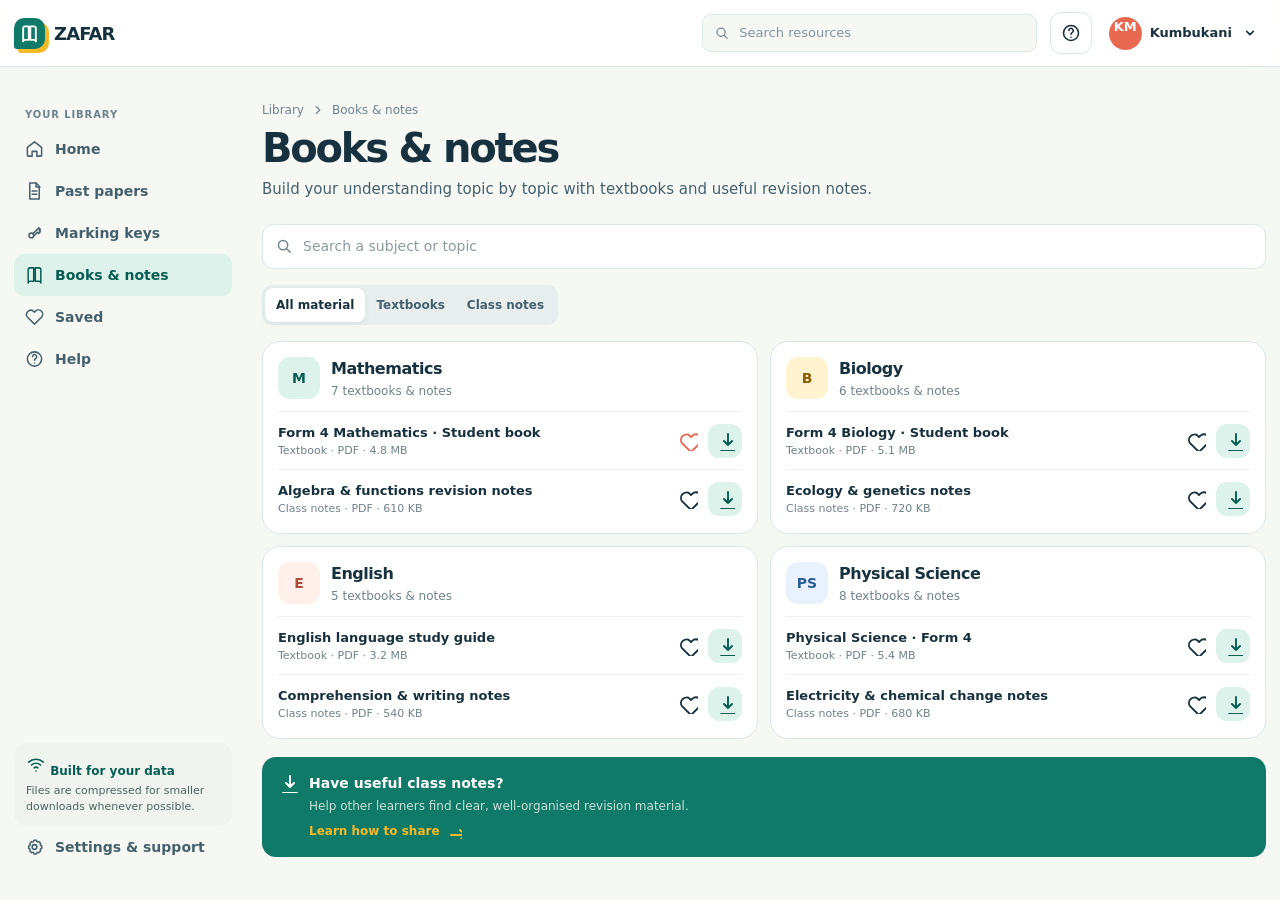
==== books-notes.html @ 362e033e "Build ZAFAR study resource library frontend Co-authored-by: arena-agent <297053741+arena-agent@users" ====
<!doctype html>
<html lang="en">
<head><meta charset="utf-8"><meta name="viewport" content="width=device-width, initial-scale=1"><meta name="theme-color" content="#0e7a67"><meta name="description" content="Browse textbooks and topic notes on ZAFAR."><title>Books & notes — ZAFAR</title><link rel="stylesheet" href="assets/styles.css"></head>
<body class="app-body" data-page="books-notes">
<div data-app-shell></div>
<div data-page-content>
  <div class="network-banner" data-network-banner></div>
  <div class="page-header"><div><div class="breadcrumb"><span>Library</span><svg viewBox="0 0 24 24" aria-hidden="true"><path d="m9 18 6-6-6-6"/></svg><span>Books & notes</span></div><h1 class="page-heading">Books & notes</h1><p class="page-subtitle">Build your understanding topic by topic with textbooks and useful revision notes.</p></div></div>
  <label class="library-search"><span class="screen-reader-text">Search books and notes</span><svg viewBox="0 0 24 24" aria-hidden="true"><circle cx="10.8" cy="10.8" r="6.2"/><path d="m16 16 4.2 4.2"/></svg><input type="search" data-resource-search placeholder="Search a subject or topic"></label>
  <div class="collection-switch" aria-label="Choose a material type"><button type="button" class="active" data-collection-tab="all">All material</button><button type="button" data-collection-tab="textbook">Textbooks</button><button type="button" data-collection-tab="notes">Class notes</button></div>
  <section class="subject-collections">
    <article class="subject-collection" data-resource="Mathematics Form 4 textbook Algebra revision notes"><div class="subject-collection-head"><span class="subject-badge">M</span><div><h3>Mathematics</h3><p>7 textbooks & notes</p></div></div><div class="book-row" data-material="textbook"><div><b>Form 4 Mathematics · Student book</b><span>Textbook · PDF · 4.8 MB</span></div><div class="library-actions"><button class="icon-button save-button saved" aria-label="Remove mathematics textbook from saved" aria-pressed="true"><svg viewBox="0 0 24" aria-hidden="true"><path d="M20.8 4.8a5.4 5.4 0 0 0-7.6 0L12 6l-1.2-1.2a5.4 5.4 0 0 0-7.6 7.6L12 21l8.8-8.6a5.4 5.4 0 0 0 0-7.6z"/></svg></button><button class="icon-button download-button" aria-label="Download Form 4 Mathematics student book"><svg viewBox="0 0 24" aria-hidden="true"><path d="M12 3v11M8 10l4 4 4-4M5 20h14"/></svg></button></div></div><div class="book-row" data-material="notes"><div><b>Algebra & functions revision notes</b><span>Class notes · PDF · 610 KB</span></div><div class="library-actions"><button class="icon-button save-button" aria-label="Save Algebra notes" aria-pressed="false"><svg viewBox="0 0 24" aria-hidden="true"><path d="M20.8 4.8a5.4 5.4 0 0 0-7.6 0L12 6l-1.2-1.2a5.4 5.4 0 0 0-7.6 7.6L12 21l8.8-8.6a5.4 5.4 0 0 0 0-7.6z"/></svg></button><button class="icon-button download-button" aria-label="Download Algebra notes"><svg viewBox="0 0 24" aria-hidden="true"><path d="M12 3v11M8 10l4 4 4-4M5 20h14"/></svg></button></div></div></article>
    <article class="subject-collection" data-resource="Biology Form 4 textbook Ecology and genetics notes"><div class="subject-collection-head"><span class="subject-badge">B</span><div><h3>Biology</h3><p>6 textbooks & notes</p></div></div><div class="book-row" data-material="textbook"><div><b>Form 4 Biology · Student book</b><span>Textbook · PDF · 5.1 MB</span></div><div class="library-actions"><button class="icon-button save-button" aria-label="Save Biology textbook" aria-pressed="false"><svg viewBox="0 0 24" aria-hidden="true"><path d="M20.8 4.8a5.4 5.4 0 0 0-7.6 0L12 6l-1.2-1.2a5.4 5.4 0 0 0-7.6 7.6L12 21l8.8-8.6a5.4 5.4 0 0 0 0-7.6z"/></svg></button><button class="icon-button download-button" aria-label="Download Biology student book"><svg viewBox="0 0 24" aria-hidden="true"><path d="M12 3v11M8 10l4 4 4-4M5 20h14"/></svg></button></div></div><div class="book-row" data-material="notes"><div><b>Ecology & genetics notes</b><span>Class notes · PDF · 720 KB</span></div><div class="library-actions"><button class="icon-button save-button" aria-label="Save Ecology notes" aria-pressed="false"><svg viewBox="0 0 24" aria-hidden="true"><path d="M20.8 4.8a5.4 5.4 0 0 0-7.6 0L12 6l-1.2-1.2a5.4 5.4 0 0 0-7.6 7.6L12 21l8.8-8.6a5.4 5.4 0 0 0 0-7.6z"/></svg></button><button class="icon-button download-button" aria-label="Download Ecology notes"><svg viewBox="0 0 24" aria-hidden="true"><path d="M12 3v11M8 10l4 4 4-4M5 20h14"/></svg></button></div></div></article>
    <article class="subject-collection" data-resource="English language guide Comprehension writing notes"><div class="subject-collection-head"><span class="subject-badge">E</span><div><h3>English</h3><p>5 textbooks & notes</p></div></div><div class="book-row" data-material="textbook"><div><b>English language study guide</b><span>Textbook · PDF · 3.2 MB</span></div><div class="library-actions"><button class="icon-button save-button" aria-label="Save English guide" aria-pressed="false"><svg viewBox="0 0 24" aria-hidden="true"><path d="M20.8 4.8a5.4 5.4 0 0 0-7.6 0L12 6l-1.2-1.2a5.4 5.4 0 0 0-7.6 7.6L12 21l8.8-8.6a5.4 5.4 0 0 0 0-7.6z"/></svg></button><button class="icon-button download-button" aria-label="Download English guide"><svg viewBox="0 0 24" aria-hidden="true"><path d="M12 3v11M8 10l4 4 4-4M5 20h14"/></svg></button></div></div><div class="book-row" data-material="notes"><div><b>Comprehension & writing notes</b><span>Class notes · PDF · 540 KB</span></div><div class="library-actions"><button class="icon-button save-button" aria-label="Save writing notes" aria-pressed="false"><svg viewBox="0 0 24" aria-hidden="true"><path d="M20.8 4.8a5.4 5.4 0 0 0-7.6 0L12 6l-1.2-1.2a5.4 5.4 0 0 0-7.6 7.6L12 21l8.8-8.6a5.4 5.4 0 0 0 0-7.6z"/></svg></button><button class="icon-button download-button" aria-label="Download writing notes"><svg viewBox="0 0 24" aria-hidden="true"><path d="M12 3v11M8 10l4 4 4-4M5 20h14"/></svg></button></div></div></article>
    <article class="subject-collection" data-resource="Physical Science Form 4 textbook Electricity chemistry notes"><div class="subject-collection-head"><span class="subject-badge">PS</span><div><h3>Physical Science</h3><p>8 textbooks & notes</p></div></div><div class="book-row" data-material="textbook"><div><b>Physical Science · Form 4</b><span>Textbook · PDF · 5.4 MB</span></div><div class="library-actions"><button class="icon-button save-button" aria-label="Save Physical Science textbook" aria-pressed="false"><svg viewBox="0 0 24" aria-hidden="true"><path d="M20.8 4.8a5.4 5.4 0 0 0-7.6 0L12 6l-1.2-1.2a5.4 5.4 0 0 0-7.6 7.6L12 21l8.8-8.6a5.4 5.4 0 0 0 0-7.6z"/></svg></button><button class="icon-button download-button" aria-label="Download Physical Science textbook"><svg viewBox="0 0 24" aria-hidden="true"><path d="M12 3v11M8 10l4 4 4-4M5 20h14"/></svg></button></div></div><div class="book-row" data-material="notes"><div><b>Electricity & chemical change notes</b><span>Class notes · PDF · 680 KB</span></div><div class="library-actions"><button class="icon-button save-button" aria-label="Save Electricity notes" aria-pressed="false"><svg viewBox="0 0 24" aria-hidden="true"><path d="M20.8 4.8a5.4 5.4 0 0 0-7.6 0L12 6l-1.2-1.2a5.4 5.4 0 0 0-7.6 7.6L12 21l8.8-8.6a5.4 5.4 0 0 0 0-7.6 5.4 5.4 0 0 0 0-7.6z"/></svg></button><button class="icon-button download-button" aria-label="Download Electricity notes"><svg viewBox="0 0 24" aria-hidden="true"><path d="M12 3v11M8 10l4 4 4-4M5 20h14"/></svg></button></div></div></article>
  </section>
  <div class="empty-results hidden" data-empty-results><svg viewBox="0 0 24" aria-hidden="true"><circle cx="10.8" cy="10.8" r="6.2"/><path d="m16 16 4.2 4.2"/></svg><b>No notes or books match that search</b><p>Try a subject or topic name.</p></div>
  <aside class="contribute-panel"><svg viewBox="0 0 24" aria-hidden="true"><path d="M12 3v11M8 10l4 4 4-4M5 20h14"/></svg><div><h3>Have useful class notes?</h3><p>Help other learners find clear, well-organised revision material.</p><a class="text-link" href="help.html">Learn how to share <svg viewBox="0 0 24" aria-hidden="true"><path d="M5 12h13M14 7l5 5-5 5"/></svg></a></div></aside>
</div>
<script src="assets/app.js"></script>
</body></html>
---- assets/styles.css ----
/* ZAFAR — intentionally light, mobile-first interface */
:root {
  --ink: #17313f;
  --ink-soft: #45606d;
  --muted: #6e828c;
  --line: #dce7e7;
  --paper: #ffffff;
  --canvas: #f6f8f4;
  --wash: #eef6f3;
  --green: #0e7a67;
  --green-dark: #075d51;
  --green-pale: #ddf2eb;
  --sun: #f6b927;
  --sun-pale: #fff4cf;
  --coral: #e96850;
  --coral-pale: #fff0eb;
  --blue: #3977bc;
  --blue-pale: #e9f1fc;
  --shadow: 0 12px 36px rgba(26, 61, 73, .10);
  --shadow-sm: 0 3px 14px rgba(26, 61, 73, .08);
  --radius: 18px;
  --radius-sm: 12px;
  --font: Inter, ui-sans-serif, system-ui, -apple-system, BlinkMacSystemFont, "Segoe UI", sans-serif;
}

* { box-sizing: border-box; }
html { scroll-behavior: smooth; }
body { margin: 0; background: var(--canvas); color: var(--ink); font-family: var(--font); font-size: 15px; line-height: 1.5; }
button, input, select, textarea { font: inherit; }
button, a { -webkit-tap-highlight-color: transparent; }
a { color: inherit; text-decoration: none; }
button { border: 0; cursor: pointer; }
svg { width: 20px; height: 20px; fill: none; stroke: currentColor; stroke-linecap: round; stroke-linejoin: round; stroke-width: 1.9; }
img { max-width: 100%; }

/* Shared primitives */
.screen-reader-text { position: absolute; width: 1px; height: 1px; padding: 0; margin: -1px; overflow: hidden; clip: rect(0,0,0,0); white-space: nowrap; border: 0; }
.container { width: min(1160px, calc(100% - 32px)); margin: 0 auto; }
.eyebrow { display: inline-flex; align-items: center; gap: 7px; font-size: 12px; font-weight: 800; letter-spacing: .08em; text-transform: uppercase; color: var(--green-dark); }
.eyebrow::before { content: ""; width: 8px; height: 8px; border-radius: 50%; background: var(--sun); }
.section-title { font-size: clamp(25px, 3.1vw, 36px); line-height: 1.14; letter-spacing: -.045em; margin: 10px 0 10px; }
.section-copy { max-width: 600px; margin: 0; color: var(--ink-soft); }
.btn { min-height: 46px; padding: 11px 17px; border-radius: 11px; display: inline-flex; align-items: center; justify-content: center; gap: 8px; font-weight: 760; transition: transform .18s ease, background .18s ease, box-shadow .18s ease; }
.btn:hover { transform: translateY(-1px); }
.btn:focus-visible, .icon-button:focus-visible, .nav-link:focus-visible, .chip:focus-visible, .text-link:focus-visible, summary:focus-visible { outline: 3px solid rgba(246,185,39,.75); outline-offset: 3px; }
.btn-primary { color: #fff; background: var(--green); box-shadow: 0 8px 16px rgba(14,122,103,.20); }
.btn-primary:hover { background: var(--green-dark); box-shadow: 0 11px 20px rgba(14,122,103,.22); }
.btn-secondary { color: var(--green-dark); background: var(--green-pale); }
.btn-secondary:hover { background: #d1eae2; }
.btn-plain { color: var(--ink); background: var(--paper); border: 1px solid var(--line); }
.btn-plain:hover { background: var(--canvas); }
.btn-small { min-height: 38px; padding: 8px 12px; border-radius: 9px; font-size: 13px; }
.icon-button { min-width: 42px; height: 42px; display: inline-grid; place-items: center; color: var(--ink); background: var(--paper); border: 1px solid var(--line); border-radius: 11px; transition: .18s ease; }
.icon-button:hover { background: var(--wash); color: var(--green-dark); }
.text-link { display: inline-flex; align-items: center; gap: 6px; color: var(--green-dark); font-weight: 750; }
.text-link svg { width: 16px; height: 16px; }
.tag, .file-chip, .mini-label { display: inline-flex; align-items: center; width: max-content; border-radius: 99px; font-size: 11px; font-weight: 800; letter-spacing: .02em; }
.tag { padding: 5px 9px; background: var(--sun-pale); color: #805708; }
.tag.green { color: var(--green-dark); background: var(--green-pale); }
.tag.blue { background: var(--blue-pale); color: #275b97; }
.file-chip { gap: 4px; padding: 4px 7px; color: var(--muted); background: #f0f4f4; }
.file-chip svg { width: 12px; height: 12px; }
.mini-label { padding: 4px 7px; background: var(--canvas); color: var(--muted); }
.hidden { display: none !important; }

/* Marketing / entry */
.marketing-body { background: var(--canvas); overflow-x: hidden; }
.marketing-nav { height: 72px; display: flex; align-items: center; justify-content: space-between; }
.brand { display: inline-flex; align-items: center; gap: 9px; font-weight: 900; font-size: 19px; letter-spacing: -.05em; }
.brand-mark { width: 31px; height: 31px; position: relative; display: grid; place-items: center; border-radius: 10px 10px 10px 3px; color: #fff; background: var(--green); box-shadow: 4px 4px 0 var(--sun); }
.brand-mark svg { width: 19px; height: 19px; stroke-width: 2.4; }
.nav-actions { display: flex; align-items: center; gap: 7px; }
.nav-actions .btn { min-height: 39px; padding: 8px 13px; }
.hero { padding: 52px 0 54px; position: relative; }
.hero::after { content: ""; position: absolute; pointer-events: none; z-index: -1; right: -210px; top: 80px; width: 480px; height: 480px; border: 44px solid rgba(246,185,39,.13); border-radius: 50%; }
.hero-grid { display: grid; gap: 35px; align-items: center; }
.hero-copy h1 { max-width: 700px; margin: 13px 0 15px; font-size: clamp(39px, 7vw, 70px); line-height: .99; letter-spacing: -.065em; }
.hero-copy h1 em { color: var(--green); font-style: normal; position: relative; white-space: nowrap; }
.hero-copy h1 em::after { content: ""; position: absolute; left: 0; bottom: -4px; width: 100%; height: 8px; z-index: -1; border-radius: 8px; background: var(--sun); opacity: .72; }
.hero-copy p { max-width: 570px; margin: 0; font-size: 17px; color: var(--ink-soft); }
.hero-actions { display: flex; flex-wrap: wrap; gap: 10px; margin-top: 25px; }
.trust-note { display: flex; align-items: center; gap: 9px; color: var(--muted); margin-top: 20px; font-size: 13px; }
.avatar-stack { display: flex; }
.avatar-stack span { width: 24px; height: 24px; margin-right: -7px; border: 2px solid var(--canvas); border-radius: 50%; background: var(--sun); }
.avatar-stack span:nth-child(2) { background: #68ae9e; }
.avatar-stack span:nth-child(3) { background: #e98270; }
.hero-art { display: none; position: relative; min-height: 445px; }
.phone { width: 273px; padding: 11px; position: absolute; right: 54px; top: 2px; border: 6px solid #1d3946; border-radius: 35px; background: #fff; box-shadow: 18px 20px 0 rgba(23,49,63,.12), 0 21px 46px rgba(14,75,65,.24); transform: rotate(4deg); }
.phone-notch { width: 88px; height: 16px; margin: -4px auto 10px; border-radius: 0 0 10px 10px; background: #1d3946; }
.phone-ui { padding: 2px 4px 7px; }
.phone-greeting { font-size: 9px; color: var(--muted); }
.phone-name { font-size: 15px; font-weight: 850; letter-spacing: -.04em; }
.phone-balance { padding: 12px; margin: 12px 0; border-radius: 13px; color: #fff; background: var(--green); }
.phone-balance span { display: block; font-size: 8px; opacity: .8; }
.phone-balance strong { display: block; margin-top: 3px; font-size: 16px; }
.phone-progress { height: 5px; margin-top: 9px; overflow: hidden; border-radius: 4px; background: rgba(255,255,255,.28); }
.phone-progress i { display: block; width: 35%; height: 100%; border-radius: 4px; background: var(--sun); }
.phone-card { display: flex; align-items: center; gap: 9px; padding: 9px 0; border-bottom: 1px solid var(--line); }
.phone-icon { width: 30px; height: 34px; display: grid; place-items: center; color: #d36553; background: var(--coral-pale); border-radius: 8px; }
.phone-icon svg { width: 16px; }
.phone-card p { margin: 0; font-size: 9px; font-weight: 750; line-height: 1.25; }
.phone-card small { font-size: 7px; color: var(--muted); }
.floating-card { position: absolute; padding: 13px 15px; border-radius: 13px; color: var(--ink); background: #fff; box-shadow: var(--shadow); }
.floating-card.one { left: 0; top: 74px; transform: rotate(-5deg); }
.floating-card.two { left: 36px; bottom: 33px; transform: rotate(4deg); }
.floating-card b { display: block; font-size: 12px; }
.floating-card span { display: block; color: var(--muted); font-size: 10px; }
.floating-card .round-icon { width: 30px; height: 30px; margin-bottom: 7px; display: grid; place-items: center; border-radius: 9px; color: var(--green-dark); background: var(--green-pale); }
.floating-card .round-icon.orange { color: #8d5d00; background: var(--sun-pale); }
.value-band { padding: 30px 0; background: var(--green); color: #fff; }
.value-grid { display: grid; grid-template-columns: 1fr 1fr; gap: 20px; }
.value-grid div { padding-left: 13px; border-left: 2px solid var(--sun); }
.value-grid b { display: block; font-size: 23px; line-height: 1.1; letter-spacing: -.04em; }
.value-grid span { display: block; margin-top: 4px; font-size: 12px; color: rgba(255,255,255,.72); }
.landing-section { padding: 66px 0; }
.landing-section.alt { background: #fff; }
.exam-cards { display: grid; gap: 15px; margin-top: 28px; }
.exam-card { min-height: 204px; padding: 22px; display: flex; flex-direction: column; position: relative; overflow: hidden; border-radius: var(--radius); background: var(--green-pale); }
.exam-card.yellow { background: var(--sun-pale); }
.exam-card.blue { background: var(--blue-pale); }
.exam-card > svg { width: 74px; height: 74px; position: absolute; bottom: -13px; right: 6px; opacity: .20; stroke-width: 1.2; }
.exam-card h3 { margin: 22px 0 7px; font-size: 24px; letter-spacing: -.045em; }
.exam-card p { max-width: 210px; margin: 0; color: var(--ink-soft); font-size: 13px; }
.exam-card .text-link { margin-top: auto; }
.feature-grid { display: grid; gap: 18px; margin-top: 30px; }
.feature { padding: 18px; border-radius: var(--radius-sm); background: var(--canvas); }
.feature-icon { width: 40px; height: 40px; display: grid; place-items: center; border-radius: 11px; color: var(--green-dark); background: var(--green-pale); }
.feature:nth-child(2) .feature-icon { color: #8a5d00; background: var(--sun-pale); }
.feature:nth-child(3) .feature-icon { color: #a54d3d; background: var(--coral-pale); }
.feature h3 { margin: 13px 0 5px; font-size: 16px; letter-spacing: -.02em; }
.feature p { margin: 0; color: var(--ink-soft); font-size: 13px; }
.cta-panel { margin: 0 auto; padding: 31px 24px; position: relative; overflow: hidden; border-radius: 22px; color: #fff; background: var(--green); }
.cta-panel::after { content: ""; position: absolute; width: 245px; height: 245px; border: 28px solid rgba(255,255,255,.09); right: -100px; top: -130px; border-radius: 50%; }
.cta-panel h2 { max-width: 530px; position: relative; z-index: 1; margin: 0 0 8px; font-size: clamp(26px, 4vw, 40px); line-height: 1.06; letter-spacing: -.055em; }
.cta-panel p { max-width: 500px; position: relative; z-index: 1; margin: 0 0 20px; color: rgba(255,255,255,.78); }
.cta-panel .btn { position: relative; z-index: 1; color: var(--ink); background: var(--sun); }
.site-footer { padding: 27px 0 38px; color: var(--muted); font-size: 13px; }
.footer-row { display: flex; flex-wrap: wrap; gap: 16px; justify-content: space-between; align-items: center; }
.footer-links { display: flex; gap: 16px; }

/* Auth dialog */
.modal { width: min(450px, calc(100% - 28px)); padding: 0; border: 0; border-radius: 20px; overflow: visible; color: var(--ink); background: transparent; box-shadow: none; }
.modal::backdrop { background: rgba(10,35,43,.52); backdrop-filter: blur(3px); }
.modal-card { max-height: calc(100vh - 28px); overflow-y: auto; padding: 25px; position: relative; border-radius: 20px; background: #fff; box-shadow: 0 24px 70px rgba(0,0,0,.25); }
.modal-close { position: absolute; top: 14px; right: 14px; }
.auth-brand { margin-bottom: 26px; }
.auth-heading { margin: 0 0 5px; font-size: 27px; line-height: 1.1; letter-spacing: -.05em; }
.auth-intro { margin: 0 0 20px; color: var(--ink-soft); font-size: 14px; }
.form-stack { display: grid; gap: 13px; }
.form-row { display: grid; gap: 6px; }
.form-row label { font-size: 13px; font-weight: 750; }
.field { width: 100%; min-height: 47px; padding: 11px 12px; border: 1px solid #cbdadb; border-radius: 10px; color: var(--ink); outline: none; background: #fff; transition: border .15s, box-shadow .15s; }
.field:focus { border-color: var(--green); box-shadow: 0 0 0 3px var(--green-pale); }
.form-inline { display: flex; align-items: center; justify-content: space-between; gap: 12px; margin-top: -1px; font-size: 13px; }
.check-label { display: inline-flex; align-items: center; gap: 7px; color: var(--ink-soft); }
.check-label input { accent-color: var(--green); }
.auth-submit { width: 100%; margin-top: 5px; }
.auth-switch { margin: 20px 0 0; text-align: center; color: var(--ink-soft); font-size: 13px; }
.auth-switch button { padding: 0; color: var(--green-dark); background: none; font-weight: 800; }
.auth-success { padding: 11px 12px; margin-bottom: 14px; border-radius: 10px; color: var(--green-dark); background: var(--green-pale); font-size: 13px; }

/* App shell */
.app-body { min-height: 100vh; background: var(--canvas); }
.app-header { height: 67px; position: sticky; z-index: 20; top: 0; border-bottom: 1px solid var(--line); background: rgba(255,255,255,.92); backdrop-filter: blur(14px); }
.app-header-inner { width: min(1340px, calc(100% - 28px)); height: 100%; margin: auto; display: flex; align-items: center; gap: 13px; }
.app-header .brand { font-size: 18px; }
.header-spacer { flex: 1; }
.header-search { display: none; width: min(335px, 36vw); min-height: 38px; align-items: center; gap: 8px; padding: 0 11px; border: 1px solid var(--line); border-radius: 9px; color: var(--muted); background: var(--canvas); }
.header-search svg { width: 17px; }
.header-search input { width: 100%; border: 0; outline: 0; color: var(--ink); background: transparent; font-size: 13px; }
.header-search input::placeholder { color: #82939b; }
.user-pill { display: inline-flex; align-items: center; gap: 8px; padding-left: 4px; background: transparent; color: var(--ink); }
.user-avatar { width: 33px; height: 33px; display: grid; place-items: center; border-radius: 50%; color: #fff; background: var(--coral); font-size: 12px; font-weight: 850; }
.user-pill span { display: none; font-size: 13px; font-weight: 750; }
.app-layout { width: min(1340px, calc(100% - 28px)); margin: 0 auto; display: grid; grid-template-columns: 218px minmax(0, 1fr); gap: 30px; }
.app-sidebar { display: none; position: sticky; top: 87px; height: calc(100vh - 107px); padding: 9px 0 12px; flex-direction: column; }
.sidebar-label { padding: 0 11px; margin: 11px 0 6px; color: var(--muted); font-size: 10px; font-weight: 850; letter-spacing: .09em; text-transform: uppercase; }
.nav-link { min-height: 42px; display: flex; align-items: center; gap: 11px; padding: 9px 11px; border-radius: 10px; color: var(--ink-soft); font-size: 14px; font-weight: 680; transition: background .15s, color .15s; }
.nav-link svg { width: 19px; }
.nav-link:hover { color: var(--green-dark); background: #eef6f3; }
.nav-link.active { color: var(--green-dark); background: var(--green-pale); font-weight: 800; }
.sidebar-bottom { margin-top: auto; }
.data-tip { padding: 12px; border-radius: 13px; color: #4a625f; background: #eff5ee; font-size: 11px; line-height: 1.4; }
.data-tip strong { display: block; margin-bottom: 3px; color: var(--green-dark); font-size: 12px; }
.page-main { min-width: 0; padding: 26px 0 100px; }
.breadcrumb { display: flex; align-items: center; gap: 7px; margin-bottom: 8px; color: var(--muted); font-size: 12px; }
.breadcrumb svg { width: 14px; height: 14px; }
.page-heading { margin: 0; font-size: clamp(29px, 4vw, 40px); line-height: 1.05; letter-spacing: -.055em; }
.page-subtitle { max-width: 680px; margin: 9px 0 0; color: var(--ink-soft); }
.page-header { display: flex; flex-wrap: wrap; align-items: end; justify-content: space-between; gap: 15px; margin-bottom: 23px; }
.page-header-actions { display: flex; gap: 9px; }
.mobile-nav { height: 66px; position: fixed; z-index: 25; bottom: 0; left: 0; right: 0; display: flex; justify-content: space-around; padding: 5px 7px calc(5px + env(safe-area-inset-bottom)); border-top: 1px solid var(--line); background: rgba(255,255,255,.96); backdrop-filter: blur(12px); box-shadow: 0 -4px 18px rgba(26,61,73,.05); }
.mobile-nav .nav-link { min-width: 51px; min-height: 52px; flex-direction: column; justify-content: center; gap: 3px; padding: 3px 5px; border-radius: 9px; font-size: 9px; font-weight: 750; }
.mobile-nav .nav-link svg { width: 19px; height: 19px; }
.mobile-nav .nav-link:last-child { display: none; }
.network-banner { display: none; margin-bottom: 15px; padding: 10px 12px; align-items: center; gap: 8px; border-radius: 10px; color: #99513f; background: var(--coral-pale); font-size: 13px; font-weight: 650; }
.network-banner.show { display: flex; }
.network-banner svg { flex: 0 0 auto; width: 18px; }

/* Dashboard */
.dashboard-hello { display: flex; justify-content: space-between; gap: 15px; align-items: flex-start; }
.weather-note { display: none; align-items: center; gap: 7px; padding: 7px 9px; border-radius: 9px; color: var(--ink-soft); background: var(--paper); font-size: 12px; box-shadow: var(--shadow-sm); }
.weather-note .sun-dot { width: 8px; height: 8px; border-radius: 50%; background: var(--sun); }
.usage-card { display: grid; gap: 15px; padding: 19px; margin: 20px 0 24px; position: relative; overflow: hidden; border-radius: var(--radius); color: #fff; background: var(--green); box-shadow: 0 13px 24px rgba(14,122,103,.16); }
.usage-card::before { content: ""; width: 194px; height: 194px; position: absolute; right: -63px; top: -108px; border: 24px solid rgba(255,255,255,.10); border-radius: 50%; }
.usage-card-text { position: relative; z-index: 1; }
.usage-card-text span { color: rgba(255,255,255,.74); font-size: 13px; }
.usage-card-text h2 { margin: 1px 0 5px; font-size: 27px; letter-spacing: -.05em; }
.usage-card-text p { max-width: 445px; margin: 0; color: rgba(255,255,255,.78); font-size: 13px; }
.usage-meter { position: relative; z-index: 1; }
.meter-track { height: 8px; overflow: hidden; border-radius: 99px; background: rgba(255,255,255,.22); }
.meter-fill { width: 30%; height: 100%; border-radius: inherit; background: var(--sun); }
.meter-legend { display: flex; justify-content: space-between; margin-top: 6px; color: rgba(255,255,255,.75); font-size: 11px; }
.usage-card .btn { width: max-content; position: relative; z-index: 1; color: var(--ink); background: var(--sun); }
.dashboard-grid { display: grid; gap: 20px; }
.panel { padding: 17px; border: 1px solid var(--line); border-radius: var(--radius); background: var(--paper); box-shadow: 0 3px 10px rgba(26,61,73,.025); }
.panel-heading { display: flex; align-items: center; justify-content: space-between; gap: 9px; margin-bottom: 12px; }
.panel-heading h2 { margin: 0; font-size: 18px; letter-spacing: -.035em; }
.panel-heading .text-link { font-size: 12px; }
.recent-list { display: grid; }
.recent-item { display: grid; grid-template-columns: 40px minmax(0, 1fr) auto; align-items: center; gap: 10px; padding: 11px 0; border-bottom: 1px solid #edf1f1; }
.recent-item:last-child { border-bottom: 0; padding-bottom: 2px; }
.resource-icon { width: 40px; height: 44px; display: grid; place-items: center; border-radius: 9px; color: #c95744; background: var(--coral-pale); }
.resource-icon.key { color: #8c6208; background: var(--sun-pale); }
.resource-icon.book { color: #276096; background: var(--blue-pale); }
.resource-icon svg { width: 20px; }
.resource-name { min-width: 0; }
.resource-name b { display: block; overflow: hidden; text-overflow: ellipsis; white-space: nowrap; font-size: 13px; letter-spacing: -.01em; }
.resource-name span { display: block; margin-top: 1px; color: var(--muted); font-size: 11px; }
.item-menu { width: 30px; height: 30px; padding: 0; display: grid; place-items: center; color: var(--muted); background: transparent; border-radius: 50%; }
.item-menu:hover { background: var(--canvas); }
.quick-grid { display: grid; grid-template-columns: 1fr 1fr; gap: 10px; }
.quick-card { min-height: 120px; padding: 14px; display: flex; flex-direction: column; border-radius: 13px; background: var(--wash); transition: transform .16s ease; }
.quick-card:hover { transform: translateY(-2px); }
.quick-card:nth-child(2) { background: var(--sun-pale); }
.quick-card:nth-child(3) { background: var(--blue-pale); }
.quick-card:nth-child(4) { background: var(--coral-pale); }
.quick-card .quick-icon { width: 31px; height: 31px; display: grid; place-items: center; border-radius: 8px; color: var(--green-dark); background: rgba(255,255,255,.73); }
.quick-card:nth-child(2) .quick-icon { color: #89600a; }
.quick-card:nth-child(3) .quick-icon { color: #275d95; }
.quick-card:nth-child(4) .quick-icon { color: #af4c3b; }
.quick-card h3 { margin: auto 0 1px; font-size: 13px; letter-spacing: -.02em; }
.quick-card span { color: var(--ink-soft); font-size: 10px; }
.study-tip { display: flex; gap: 11px; align-items: flex-start; padding: 14px; border-radius: 12px; background: #f9f6ec; }
.study-tip > svg { width: 20px; flex: 0 0 auto; color: #a47710; }
.study-tip b { display: block; font-size: 12px; }
.study-tip p { margin: 2px 0 0; color: var(--ink-soft); font-size: 12px; }

/* Library pages */
.library-toolbar { display: flex; flex-wrap: wrap; gap: 9px; margin-bottom: 14px; }
.library-search { flex: 1 1 210px; min-height: 45px; display: flex; align-items: center; gap: 8px; padding: 0 12px; border: 1px solid var(--line); border-radius: 11px; background: var(--paper); }
.library-search svg { flex: 0 0 auto; width: 18px; color: var(--muted); }
.library-search input { min-width: 0; width: 100%; border: 0; outline: none; color: var(--ink); background: transparent; font-size: 14px; }
.library-search input::placeholder { color: #8a9aa1; }
.filters-button { display: inline-flex; }
.filter-row { display: none; grid-template-columns: repeat(3, 1fr); gap: 9px; padding: 13px; margin-bottom: 16px; border: 1px solid var(--line); border-radius: 13px; background: var(--paper); }
.filter-row.open { display: grid; }
.select-wrap { position: relative; }
.select-wrap label { display: block; margin-bottom: 4px; color: var(--muted); font-size: 10px; font-weight: 800; letter-spacing: .06em; text-transform: uppercase; }
.select-wrap select { width: 100%; min-height: 38px; padding: 0 28px 0 8px; appearance: none; outline: none; border: 1px solid var(--line); border-radius: 8px; color: var(--ink); background: #fff; font-size: 12px; }
.select-wrap::after { content: ""; width: 6px; height: 6px; position: absolute; right: 10px; bottom: 16px; border-right: 1.5px solid var(--ink-soft); border-bottom: 1.5px solid var(--ink-soft); transform: rotate(45deg); pointer-events: none; }
.filter-footer { grid-column: 1 / -1; display: flex; justify-content: flex-end; gap: 10px; }
.filter-footer button { color: var(--green-dark); background: transparent; font-size: 12px; font-weight: 800; }
.chip-row { display: flex; gap: 7px; overflow-x: auto; padding: 1px 1px 7px; margin-bottom: 10px; scrollbar-width: none; }
.chip-row::-webkit-scrollbar { display: none; }
.chip { flex: 0 0 auto; min-height: 31px; padding: 6px 10px; border: 1px solid var(--line); border-radius: 99px; color: var(--ink-soft); background: #fff; font-size: 12px; font-weight: 700; }
.chip:hover { background: var(--wash); }
.chip.active { border-color: var(--green); color: #fff; background: var(--green); }
.results-meta { display: flex; justify-content: space-between; gap: 12px; margin: 0 0 9px; color: var(--muted); font-size: 12px; }
.results-meta b { color: var(--ink-soft); }
.resource-list { display: grid; gap: 9px; }
.library-item { display: grid; grid-template-columns: 42px minmax(0, 1fr) auto; align-items: center; gap: 11px; padding: 11px; border: 1px solid var(--line); border-radius: 13px; background: var(--paper); box-shadow: 0 2px 8px rgba(26,61,73,.018); transition: transform .16s ease, box-shadow .16s ease; }
.library-item:hover { transform: translateY(-1px); box-shadow: var(--shadow-sm); }
.library-item .resource-icon { width: 42px; height: 47px; }
.library-item-body { min-width: 0; }
.library-item h3 { margin: 0; overflow: hidden; text-overflow: ellipsis; white-space: nowrap; font-size: 14px; letter-spacing: -.018em; }
.library-details { display: flex; flex-wrap: wrap; gap: 6px; align-items: center; margin-top: 5px; color: var(--muted); font-size: 11px; }
.library-details .dot { width: 3px; height: 3px; border-radius: 50%; background: #a8b8ba; }
.library-actions { display: flex; align-items: center; gap: 3px; }
.library-actions .icon-button { width: 34px; min-width: 34px; height: 34px; border: 0; background: transparent; }
.library-actions .icon-button svg { width: 19px; }
.library-actions .download-button { color: var(--green-dark); background: var(--green-pale); }
.library-actions .download-button:hover { background: #cdece1; }
.library-actions .save-button.saved { color: var(--coral); }
.download-button.loading svg { animation: nudge .7s ease infinite; }
@keyframes nudge { 50% { transform: translateY(2px); } }
.empty-results { padding: 35px 18px; text-align: center; border: 1px dashed #bfcfd0; border-radius: 14px; color: var(--ink-soft); background: rgba(255,255,255,.55); }
.empty-results svg { width: 28px; height: 28px; color: var(--muted); }
.empty-results b { display: block; margin-top: 5px; color: var(--ink); }
.empty-results p { margin: 3px 0 0; font-size: 13px; }
.results-side { display: grid; gap: 15px; }
.callout { padding: 16px; border-radius: var(--radius-sm); background: var(--sun-pale); }
.callout.green { background: var(--green-pale); }
.callout-icon { width: 32px; height: 32px; display: grid; place-items: center; margin-bottom: 8px; border-radius: 9px; color: #8a5f03; background: rgba(255,255,255,.65); }
.callout.green .callout-icon { color: var(--green-dark); }
.callout h3 { margin: 0 0 4px; font-size: 14px; letter-spacing: -.02em; }
.callout p { margin: 0; color: var(--ink-soft); font-size: 12px; }
.callout a { margin-top: 8px; font-size: 12px; }
.subject-mini-list { padding: 15px; border: 1px solid var(--line); border-radius: var(--radius-sm); background: var(--paper); }
.subject-mini-list h3 { margin: 0 0 8px; font-size: 14px; }
.subject-mini-list a { display: flex; justify-content: space-between; padding: 8px 0; border-bottom: 1px solid #edf1f1; color: var(--ink-soft); font-size: 12px; }
.subject-mini-list a:last-child { border: 0; }
.subject-mini-list a span { color: var(--muted); }

/* Books and notes */
.collection-switch { display: inline-flex; padding: 3px; margin: 16px 0; border-radius: 10px; background: #e8eeee; }
.collection-switch button { min-height: 34px; padding: 7px 11px; border-radius: 8px; color: var(--ink-soft); background: transparent; font-size: 12px; font-weight: 750; }
.collection-switch button.active { color: var(--ink); background: #fff; box-shadow: 0 2px 6px rgba(26,61,73,.08); }
.subject-collections { display: grid; gap: 12px; }
.subject-collection { padding: 15px; border: 1px solid var(--line); border-radius: var(--radius); background: var(--paper); }
.subject-collection-head { display: flex; gap: 11px; align-items: center; }
.subject-badge { width: 42px; height: 42px; display: grid; place-items: center; flex: 0 0 auto; border-radius: 12px; color: var(--green-dark); background: var(--green-pale); font-size: 14px; font-weight: 900; }
.subject-collection:nth-child(2) .subject-badge { color: #8c5e00; background: var(--sun-pale); }
.subject-collection:nth-child(3) .subject-badge { color: #ad4c3a; background: var(--coral-pale); }
.subject-collection:nth-child(4) .subject-badge { color: #285d96; background: var(--blue-pale); }
.subject-collection h3 { margin: 0; font-size: 16px; letter-spacing: -.03em; }
.subject-collection p { margin: 1px 0 0; color: var(--muted); font-size: 12px; }
.book-row { display: grid; grid-template-columns: minmax(0, 1fr) auto; gap: 8px; align-items: center; padding: 11px 0 0; margin-top: 11px; border-top: 1px solid #edf1f1; }
.book-row + .book-row { margin-top: 9px; }
.book-row b { display: block; font-size: 13px; }
.book-row span { display: block; margin-top: 1px; color: var(--muted); font-size: 11px; }
.book-row .library-actions { align-self: center; }
.contribute-panel { display: flex; gap: 11px; margin-top: 18px; padding: 16px; border-radius: 14px; color: #fff; background: var(--green); }
.contribute-panel svg { flex: 0 0 auto; }
.contribute-panel h3 { margin: 0 0 3px; font-size: 14px; }
.contribute-panel p { margin: 0; color: rgba(255,255,255,.78); font-size: 12px; }
.contribute-panel a { margin-top: 7px; color: var(--sun); font-size: 12px; }

/* Favorites */
.favorites-summary { display: flex; flex-wrap: wrap; gap: 9px; padding: 14px; margin-bottom: 18px; border-radius: 13px; color: var(--green-dark); background: var(--green-pale); font-size: 13px; }
.favorites-summary svg { width: 19px; flex: 0 0 auto; }
.favorites-summary p { margin: 0; }
.favorites-summary b { color: var(--ink); }
.collection-tabs { display: flex; gap: 17px; margin-bottom: 10px; border-bottom: 1px solid var(--line); overflow-x: auto; }
.collection-tabs button { flex: 0 0 auto; padding: 8px 1px; position: relative; color: var(--muted); background: transparent; font-size: 13px; font-weight: 750; }
.collection-tabs button.active { color: var(--green-dark); }
.collection-tabs button.active::after { content: ""; position: absolute; left: 0; right: 0; bottom: -1px; height: 2px; background: var(--green); }
.collection-tabs .tab-count { margin-left: 3px; color: var(--muted); font-size: 11px; }
.empty-favorites { display: none; padding: 42px 20px; text-align: center; border-radius: var(--radius); background: var(--paper); }
.empty-favorites:not(.hidden) { display: block; }
.empty-favorites svg { width: 34px; height: 34px; color: var(--coral); }
.empty-favorites h2 { margin: 9px 0 4px; font-size: 18px; }
.empty-favorites p { max-width: 340px; margin: 0 auto 15px; color: var(--ink-soft); font-size: 13px; }

/* Help */
.help-hero { padding: 22px 17px; margin-bottom: 17px; position: relative; overflow: hidden; border-radius: var(--radius); color: #fff; background: var(--green); }
.help-hero::after { content: ""; position: absolute; width: 190px; height: 190px; right: -80px; bottom: -106px; border: 24px solid rgba(255,255,255,.11); border-radius: 50%; }
.help-hero h1 { max-width: 470px; position: relative; z-index: 1; margin: 0; font-size: clamp(26px,4vw,36px); line-height: 1.06; letter-spacing: -.05em; }
.help-hero p { position: relative; z-index: 1; margin: 7px 0 15px; color: rgba(255,255,255,.78); font-size: 13px; }
.help-search { position: relative; z-index: 1; min-height: 43px; display: flex; align-items: center; gap: 7px; max-width: 500px; padding: 0 11px; border-radius: 10px; color: var(--muted); background: #fff; }
.help-search svg { width: 18px; }
.help-search input { width: 100%; border: 0; outline: none; color: var(--ink); background: transparent; font-size: 13px; }
.help-grid { display: grid; gap: 17px; }
.support-card { padding: 16px; border: 1px solid var(--line); border-radius: var(--radius); background: var(--paper); }
.support-card h2 { margin: 0 0 8px; font-size: 18px; letter-spacing: -.035em; }
.faq { border-top: 1px solid #e8eeee; }
.faq:last-child { border-bottom: 1px solid #e8eeee; }
.faq summary { min-height: 49px; display: flex; align-items: center; justify-content: space-between; gap: 12px; list-style: none; color: var(--ink); font-size: 13px; font-weight: 730; cursor: pointer; }
.faq summary::-webkit-details-marker { display: none; }
.faq summary svg { width: 17px; flex: 0 0 auto; color: var(--green); transition: transform .18s ease; }
.faq[open] summary svg { transform: rotate(45deg); }
.faq p { margin: -1px 25px 14px 0; color: var(--ink-soft); font-size: 13px; }
.support-links { display: grid; gap: 9px; }
.support-link { display: flex; align-items: center; gap: 10px; padding: 11px; border-radius: 10px; background: var(--canvas); }
.support-link > svg { width: 19px; color: var(--green); }
.support-link div { min-width: 0; }
.support-link b { display: block; font-size: 13px; }
.support-link span { display: block; color: var(--muted); font-size: 11px; }
.support-link .arrow { margin-left: auto; color: var(--muted); }
.connection-check { padding: 14px; margin-top: 12px; border-radius: 12px; background: var(--sun-pale); }
.connection-check h3 { display: flex; align-items: center; gap: 7px; margin: 0 0 5px; color: #76530a; font-size: 13px; }
.connection-check h3 svg { width: 18px; }
.connection-check p { margin: 0; color: #765f2b; font-size: 12px; }

/* Toast */
.toast-region { position: fixed; z-index: 60; top: 78px; left: 50%; width: min(370px, calc(100% - 28px)); transform: translateX(-50%); pointer-events: none; }
.toast { display: flex; gap: 9px; align-items: flex-start; padding: 11px 12px; border-radius: 12px; color: #fff; background: var(--ink); box-shadow: 0 13px 30px rgba(11,35,44,.22); font-size: 13px; animation: toast-in .2s ease both; }
.toast svg { flex: 0 0 auto; width: 18px; color: var(--sun); }
.toast strong { display: block; font-size: 13px; }
.toast span { display: block; color: rgba(255,255,255,.72); font-size: 11px; }
@keyframes toast-in { from { opacity: 0; transform: translateY(-7px); } }

/* Wider breakpoints */
@media (min-width: 520px) {
  .hero { padding: 60px 0 64px; }
  .hero-art { display: block; }
  .value-grid { grid-template-columns: repeat(4, 1fr); }
  .exam-cards { grid-template-columns: repeat(3, 1fr); }
  .feature-grid { grid-template-columns: repeat(3, 1fr); }
  .dashboard-grid { grid-template-columns: minmax(0, 1.2fr) minmax(230px, .8fr); }
  .dashboard-grid .panel:first-child { grid-row: span 2; }
  .quick-grid { grid-template-columns: 1fr 1fr; }
  .subject-collections { grid-template-columns: 1fr 1fr; }
  .help-grid { grid-template-columns: minmax(0, 1.25fr) minmax(240px,.75fr); }
}
@media (min-width: 760px) {
  .hero-grid { grid-template-columns: minmax(0, 1fr) 390px; }
  .hero-art { min-height: 455px; }
  .app-sidebar { display: flex; }
  .mobile-nav { display: none; }
  .page-main { padding: 34px 0 42px; }
  .header-search { display: flex; }
  .user-pill span { display: inline; }
  .library-layout { display: grid; grid-template-columns: minmax(0, 1fr) 235px; gap: 20px; }
  .filter-row { display: grid; }
  .filters-button { display: none; }
  .subject-collections { grid-template-columns: 1fr 1fr; }
}
@media (min-width: 1000px) {
  .hero { padding: 76px 0 78px; }
  .landing-section { padding: 88px 0; }
  .usage-card { grid-template-columns: 1fr 220px; align-items: center; padding: 22px 24px; }
  .usage-card .btn { justify-self: end; grid-column: 2; grid-row: 1 / span 2; }
  .dashboard-grid { grid-template-columns: minmax(0, 1.25fr) minmax(260px,.75fr); }
  .quick-grid { grid-template-columns: 1fr 1fr; }
  .library-item { padding: 12px 14px; }
}
@media (max-width: 519px) {
  .hero-art { display: block; min-height: 260px; width: 280px; margin: 15px auto -4px; transform: scale(.72); transform-origin: top center; }
  .hero { padding-top: 42px; }
  .hero-copy h1 { font-size: 41px; }
  .hero-copy p { font-size: 15px; }
  .value-grid { gap: 17px 8px; }
  .value-grid b { font-size: 20px; }
  .value-grid span { font-size: 11px; }
  .exam-card { min-height: 174px; }
  .filter-row { grid-template-columns: 1fr; }
  .library-actions .save-button { display: none; }
  .library-item { grid-template-columns: 39px minmax(0,1fr) auto; gap: 8px; padding: 9px; }
  .library-item h3 { font-size: 13px; }
  .library-item .resource-icon { width: 39px; height: 43px; }
  .library-details { gap: 4px; }
  .library-details .dot:nth-of-type(n+2), .library-details .dot:nth-of-type(n+2) + span { display: none; }
  .page-header-actions .btn-secondary { display: none; }
  .cta-panel { padding: 28px 21px; }
}
@media (prefers-reduced-motion: reduce) {
  *, *::before, *::after { scroll-behavior: auto !important; animation-duration: .01ms !important; transition-duration: .01ms !important; }
}
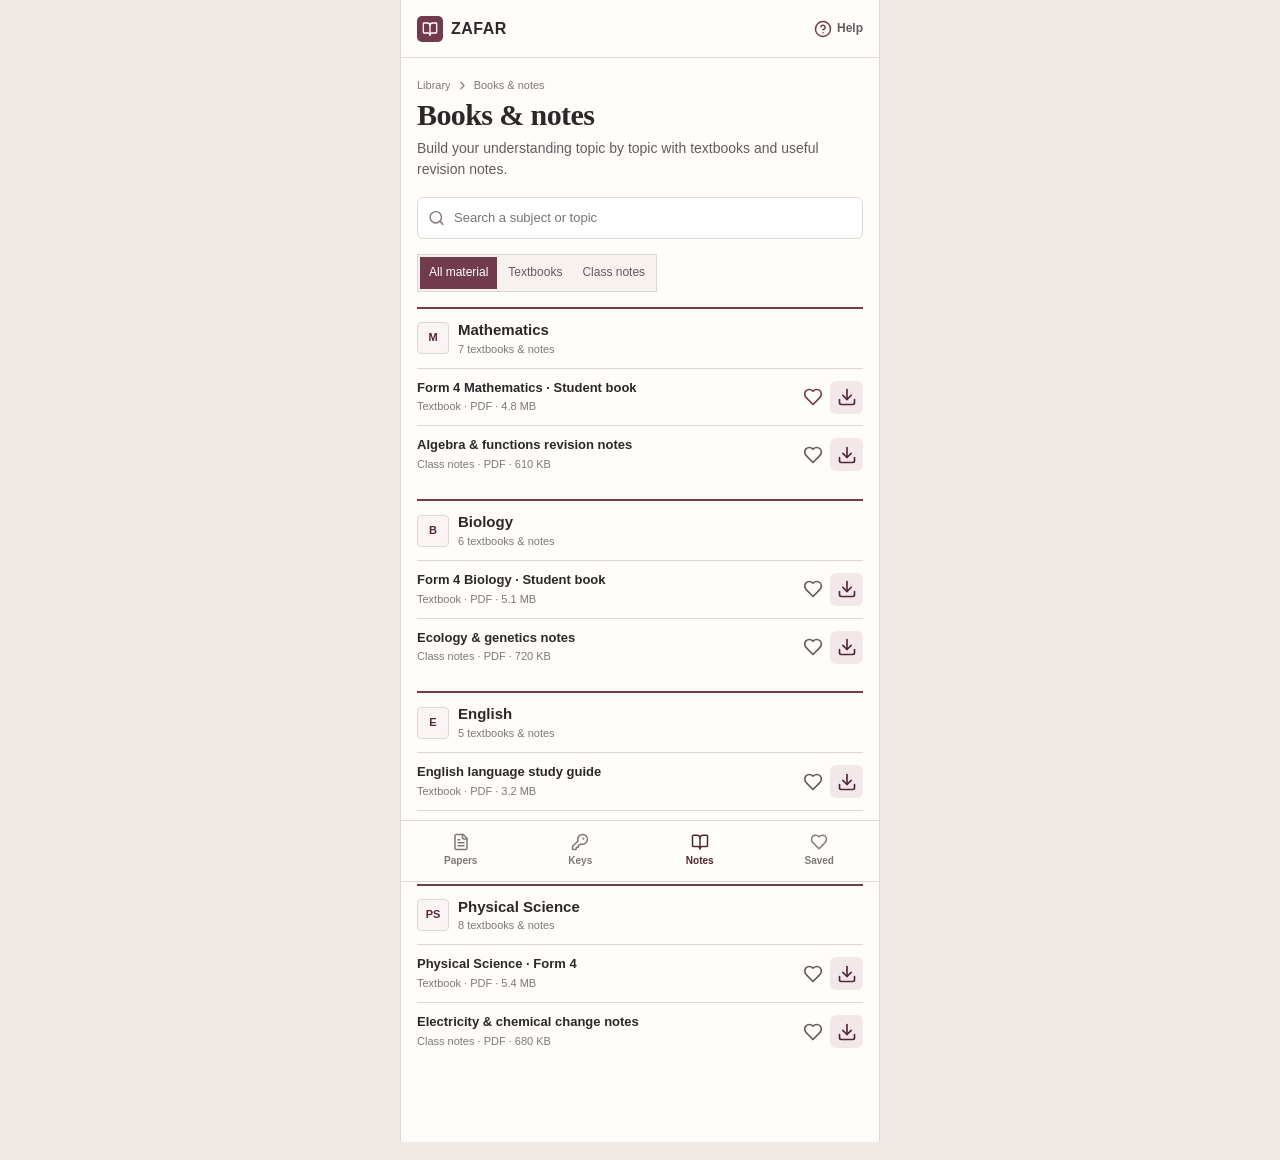
==== commit ec1ee032: "Refocus ZAFAR as a mobile library Co-authored-by: arena-agent <297053741+arena-agent@users.noreply.g" ====
--- a/books-notes.html
+++ b/books-notes.html
@@ -1,6 +1,6 @@
 <!doctype html>
 <html lang="en">
-<head><meta charset="utf-8"><meta name="viewport" content="width=device-width, initial-scale=1"><meta name="theme-color" content="#0e7a67"><meta name="description" content="Browse textbooks and topic notes on ZAFAR."><title>Books & notes — ZAFAR</title><link rel="stylesheet" href="assets/styles.css"></head>
+<head><meta charset="utf-8"><meta name="viewport" content="width=device-width, initial-scale=1"><meta name="theme-color" content="#713b4d"><meta name="description" content="Browse textbooks and topic notes on ZAFAR."><title>Books & notes — ZAFAR</title><link rel="stylesheet" href="assets/styles.css"></head>
 <body class="app-body" data-page="books-notes">
 <div data-app-shell></div>
 <div data-page-content>
--- a/assets/styles.css
+++ b/assets/styles.css
@@ -1,439 +1,211 @@
-/* ZAFAR — intentionally light, mobile-first interface */
+/* ZAFAR — a compact library interface for phone screens. */
 :root {
-  --ink: #17313f;
-  --ink-soft: #45606d;
-  --muted: #6e828c;
-  --line: #dce7e7;
-  --paper: #ffffff;
-  --canvas: #f6f8f4;
-  --wash: #eef6f3;
-  --green: #0e7a67;
-  --green-dark: #075d51;
-  --green-pale: #ddf2eb;
-  --sun: #f6b927;
-  --sun-pale: #fff4cf;
-  --coral: #e96850;
-  --coral-pale: #fff0eb;
-  --blue: #3977bc;
-  --blue-pale: #e9f1fc;
-  --shadow: 0 12px 36px rgba(26, 61, 73, .10);
-  --shadow-sm: 0 3px 14px rgba(26, 61, 73, .08);
-  --radius: 18px;
-  --radius-sm: 12px;
-  --font: Inter, ui-sans-serif, system-ui, -apple-system, BlinkMacSystemFont, "Segoe UI", sans-serif;
+  --ink: #2d272a;
+  --ink-soft: #635b60;
+  --muted: #80767b;
+  --line: #ded6d2;
+  --paper: #fffdf9;
+  --canvas: #eee9e2;
+  --wash: #f7f2ed;
+  --accent: #713b4d;
+  --accent-dark: #512836;
+  --accent-pale: #f3e7ea;
+  --accent-faint: #fbf4f5;
+  --shadow: 0 7px 22px rgba(52, 38, 42, .08);
+  --font: Arial, Helvetica, sans-serif;
+  --display: Georgia, "Times New Roman", serif;
 }
 
 * { box-sizing: border-box; }
-html { scroll-behavior: smooth; }
-body { margin: 0; background: var(--canvas); color: var(--ink); font-family: var(--font); font-size: 15px; line-height: 1.5; }
+html { background: var(--canvas); }
+body { margin: 0; color: var(--ink); background: var(--canvas); font-family: var(--font); font-size: 15px; line-height: 1.45; }
 button, input, select, textarea { font: inherit; }
+button { border: 0; cursor: pointer; }
+a { color: inherit; text-decoration: none; }
 button, a { -webkit-tap-highlight-color: transparent; }
-a { color: inherit; text-decoration: none; }
-button { border: 0; cursor: pointer; }
-svg { width: 20px; height: 20px; fill: none; stroke: currentColor; stroke-linecap: round; stroke-linejoin: round; stroke-width: 1.9; }
-img { max-width: 100%; }
-
-/* Shared primitives */
+svg { width: 20px; height: 20px; fill: none; stroke: currentColor; stroke-linecap: round; stroke-linejoin: round; stroke-width: 2; }
+
 .screen-reader-text { position: absolute; width: 1px; height: 1px; padding: 0; margin: -1px; overflow: hidden; clip: rect(0,0,0,0); white-space: nowrap; border: 0; }
-.container { width: min(1160px, calc(100% - 32px)); margin: 0 auto; }
-.eyebrow { display: inline-flex; align-items: center; gap: 7px; font-size: 12px; font-weight: 800; letter-spacing: .08em; text-transform: uppercase; color: var(--green-dark); }
-.eyebrow::before { content: ""; width: 8px; height: 8px; border-radius: 50%; background: var(--sun); }
-.section-title { font-size: clamp(25px, 3.1vw, 36px); line-height: 1.14; letter-spacing: -.045em; margin: 10px 0 10px; }
-.section-copy { max-width: 600px; margin: 0; color: var(--ink-soft); }
-.btn { min-height: 46px; padding: 11px 17px; border-radius: 11px; display: inline-flex; align-items: center; justify-content: center; gap: 8px; font-weight: 760; transition: transform .18s ease, background .18s ease, box-shadow .18s ease; }
-.btn:hover { transform: translateY(-1px); }
-.btn:focus-visible, .icon-button:focus-visible, .nav-link:focus-visible, .chip:focus-visible, .text-link:focus-visible, summary:focus-visible { outline: 3px solid rgba(246,185,39,.75); outline-offset: 3px; }
-.btn-primary { color: #fff; background: var(--green); box-shadow: 0 8px 16px rgba(14,122,103,.20); }
-.btn-primary:hover { background: var(--green-dark); box-shadow: 0 11px 20px rgba(14,122,103,.22); }
-.btn-secondary { color: var(--green-dark); background: var(--green-pale); }
-.btn-secondary:hover { background: #d1eae2; }
-.btn-plain { color: var(--ink); background: var(--paper); border: 1px solid var(--line); }
-.btn-plain:hover { background: var(--canvas); }
-.btn-small { min-height: 38px; padding: 8px 12px; border-radius: 9px; font-size: 13px; }
-.icon-button { min-width: 42px; height: 42px; display: inline-grid; place-items: center; color: var(--ink); background: var(--paper); border: 1px solid var(--line); border-radius: 11px; transition: .18s ease; }
-.icon-button:hover { background: var(--wash); color: var(--green-dark); }
-.text-link { display: inline-flex; align-items: center; gap: 6px; color: var(--green-dark); font-weight: 750; }
-.text-link svg { width: 16px; height: 16px; }
-.tag, .file-chip, .mini-label { display: inline-flex; align-items: center; width: max-content; border-radius: 99px; font-size: 11px; font-weight: 800; letter-spacing: .02em; }
-.tag { padding: 5px 9px; background: var(--sun-pale); color: #805708; }
-.tag.green { color: var(--green-dark); background: var(--green-pale); }
-.tag.blue { background: var(--blue-pale); color: #275b97; }
-.file-chip { gap: 4px; padding: 4px 7px; color: var(--muted); background: #f0f4f4; }
-.file-chip svg { width: 12px; height: 12px; }
-.mini-label { padding: 4px 7px; background: var(--canvas); color: var(--muted); }
 .hidden { display: none !important; }
-
-/* Marketing / entry */
-.marketing-body { background: var(--canvas); overflow-x: hidden; }
-.marketing-nav { height: 72px; display: flex; align-items: center; justify-content: space-between; }
-.brand { display: inline-flex; align-items: center; gap: 9px; font-weight: 900; font-size: 19px; letter-spacing: -.05em; }
-.brand-mark { width: 31px; height: 31px; position: relative; display: grid; place-items: center; border-radius: 10px 10px 10px 3px; color: #fff; background: var(--green); box-shadow: 4px 4px 0 var(--sun); }
-.brand-mark svg { width: 19px; height: 19px; stroke-width: 2.4; }
-.nav-actions { display: flex; align-items: center; gap: 7px; }
-.nav-actions .btn { min-height: 39px; padding: 8px 13px; }
-.hero { padding: 52px 0 54px; position: relative; }
-.hero::after { content: ""; position: absolute; pointer-events: none; z-index: -1; right: -210px; top: 80px; width: 480px; height: 480px; border: 44px solid rgba(246,185,39,.13); border-radius: 50%; }
-.hero-grid { display: grid; gap: 35px; align-items: center; }
-.hero-copy h1 { max-width: 700px; margin: 13px 0 15px; font-size: clamp(39px, 7vw, 70px); line-height: .99; letter-spacing: -.065em; }
-.hero-copy h1 em { color: var(--green); font-style: normal; position: relative; white-space: nowrap; }
-.hero-copy h1 em::after { content: ""; position: absolute; left: 0; bottom: -4px; width: 100%; height: 8px; z-index: -1; border-radius: 8px; background: var(--sun); opacity: .72; }
-.hero-copy p { max-width: 570px; margin: 0; font-size: 17px; color: var(--ink-soft); }
-.hero-actions { display: flex; flex-wrap: wrap; gap: 10px; margin-top: 25px; }
-.trust-note { display: flex; align-items: center; gap: 9px; color: var(--muted); margin-top: 20px; font-size: 13px; }
-.avatar-stack { display: flex; }
-.avatar-stack span { width: 24px; height: 24px; margin-right: -7px; border: 2px solid var(--canvas); border-radius: 50%; background: var(--sun); }
-.avatar-stack span:nth-child(2) { background: #68ae9e; }
-.avatar-stack span:nth-child(3) { background: #e98270; }
-.hero-art { display: none; position: relative; min-height: 445px; }
-.phone { width: 273px; padding: 11px; position: absolute; right: 54px; top: 2px; border: 6px solid #1d3946; border-radius: 35px; background: #fff; box-shadow: 18px 20px 0 rgba(23,49,63,.12), 0 21px 46px rgba(14,75,65,.24); transform: rotate(4deg); }
-.phone-notch { width: 88px; height: 16px; margin: -4px auto 10px; border-radius: 0 0 10px 10px; background: #1d3946; }
-.phone-ui { padding: 2px 4px 7px; }
-.phone-greeting { font-size: 9px; color: var(--muted); }
-.phone-name { font-size: 15px; font-weight: 850; letter-spacing: -.04em; }
-.phone-balance { padding: 12px; margin: 12px 0; border-radius: 13px; color: #fff; background: var(--green); }
-.phone-balance span { display: block; font-size: 8px; opacity: .8; }
-.phone-balance strong { display: block; margin-top: 3px; font-size: 16px; }
-.phone-progress { height: 5px; margin-top: 9px; overflow: hidden; border-radius: 4px; background: rgba(255,255,255,.28); }
-.phone-progress i { display: block; width: 35%; height: 100%; border-radius: 4px; background: var(--sun); }
-.phone-card { display: flex; align-items: center; gap: 9px; padding: 9px 0; border-bottom: 1px solid var(--line); }
-.phone-icon { width: 30px; height: 34px; display: grid; place-items: center; color: #d36553; background: var(--coral-pale); border-radius: 8px; }
-.phone-icon svg { width: 16px; }
-.phone-card p { margin: 0; font-size: 9px; font-weight: 750; line-height: 1.25; }
-.phone-card small { font-size: 7px; color: var(--muted); }
-.floating-card { position: absolute; padding: 13px 15px; border-radius: 13px; color: var(--ink); background: #fff; box-shadow: var(--shadow); }
-.floating-card.one { left: 0; top: 74px; transform: rotate(-5deg); }
-.floating-card.two { left: 36px; bottom: 33px; transform: rotate(4deg); }
-.floating-card b { display: block; font-size: 12px; }
-.floating-card span { display: block; color: var(--muted); font-size: 10px; }
-.floating-card .round-icon { width: 30px; height: 30px; margin-bottom: 7px; display: grid; place-items: center; border-radius: 9px; color: var(--green-dark); background: var(--green-pale); }
-.floating-card .round-icon.orange { color: #8d5d00; background: var(--sun-pale); }
-.value-band { padding: 30px 0; background: var(--green); color: #fff; }
-.value-grid { display: grid; grid-template-columns: 1fr 1fr; gap: 20px; }
-.value-grid div { padding-left: 13px; border-left: 2px solid var(--sun); }
-.value-grid b { display: block; font-size: 23px; line-height: 1.1; letter-spacing: -.04em; }
-.value-grid span { display: block; margin-top: 4px; font-size: 12px; color: rgba(255,255,255,.72); }
-.landing-section { padding: 66px 0; }
-.landing-section.alt { background: #fff; }
-.exam-cards { display: grid; gap: 15px; margin-top: 28px; }
-.exam-card { min-height: 204px; padding: 22px; display: flex; flex-direction: column; position: relative; overflow: hidden; border-radius: var(--radius); background: var(--green-pale); }
-.exam-card.yellow { background: var(--sun-pale); }
-.exam-card.blue { background: var(--blue-pale); }
-.exam-card > svg { width: 74px; height: 74px; position: absolute; bottom: -13px; right: 6px; opacity: .20; stroke-width: 1.2; }
-.exam-card h3 { margin: 22px 0 7px; font-size: 24px; letter-spacing: -.045em; }
-.exam-card p { max-width: 210px; margin: 0; color: var(--ink-soft); font-size: 13px; }
-.exam-card .text-link { margin-top: auto; }
-.feature-grid { display: grid; gap: 18px; margin-top: 30px; }
-.feature { padding: 18px; border-radius: var(--radius-sm); background: var(--canvas); }
-.feature-icon { width: 40px; height: 40px; display: grid; place-items: center; border-radius: 11px; color: var(--green-dark); background: var(--green-pale); }
-.feature:nth-child(2) .feature-icon { color: #8a5d00; background: var(--sun-pale); }
-.feature:nth-child(3) .feature-icon { color: #a54d3d; background: var(--coral-pale); }
-.feature h3 { margin: 13px 0 5px; font-size: 16px; letter-spacing: -.02em; }
-.feature p { margin: 0; color: var(--ink-soft); font-size: 13px; }
-.cta-panel { margin: 0 auto; padding: 31px 24px; position: relative; overflow: hidden; border-radius: 22px; color: #fff; background: var(--green); }
-.cta-panel::after { content: ""; position: absolute; width: 245px; height: 245px; border: 28px solid rgba(255,255,255,.09); right: -100px; top: -130px; border-radius: 50%; }
-.cta-panel h2 { max-width: 530px; position: relative; z-index: 1; margin: 0 0 8px; font-size: clamp(26px, 4vw, 40px); line-height: 1.06; letter-spacing: -.055em; }
-.cta-panel p { max-width: 500px; position: relative; z-index: 1; margin: 0 0 20px; color: rgba(255,255,255,.78); }
-.cta-panel .btn { position: relative; z-index: 1; color: var(--ink); background: var(--sun); }
-.site-footer { padding: 27px 0 38px; color: var(--muted); font-size: 13px; }
-.footer-row { display: flex; flex-wrap: wrap; gap: 16px; justify-content: space-between; align-items: center; }
-.footer-links { display: flex; gap: 16px; }
-
-/* Auth dialog */
-.modal { width: min(450px, calc(100% - 28px)); padding: 0; border: 0; border-radius: 20px; overflow: visible; color: var(--ink); background: transparent; box-shadow: none; }
-.modal::backdrop { background: rgba(10,35,43,.52); backdrop-filter: blur(3px); }
-.modal-card { max-height: calc(100vh - 28px); overflow-y: auto; padding: 25px; position: relative; border-radius: 20px; background: #fff; box-shadow: 0 24px 70px rgba(0,0,0,.25); }
-.modal-close { position: absolute; top: 14px; right: 14px; }
-.auth-brand { margin-bottom: 26px; }
-.auth-heading { margin: 0 0 5px; font-size: 27px; line-height: 1.1; letter-spacing: -.05em; }
-.auth-intro { margin: 0 0 20px; color: var(--ink-soft); font-size: 14px; }
+.lucide-icon { display: block; }
+
+/* Basic controls */
+.btn { min-height: 44px; display: inline-flex; align-items: center; justify-content: center; gap: 8px; padding: 10px 14px; border: 1px solid transparent; border-radius: 6px; font-size: 14px; font-weight: 700; }
+.btn-primary { color: #fff; background: var(--accent); }
+.btn-primary:hover { background: var(--accent-dark); }
+.btn-secondary { color: var(--accent-dark); background: var(--accent-pale); }
+.btn-plain { color: var(--ink); background: var(--paper); border-color: var(--line); }
+.btn-small { min-height: 36px; padding: 7px 10px; font-size: 12px; }
+.icon-button { width: 38px; min-width: 38px; height: 38px; display: inline-grid; place-items: center; padding: 0; color: var(--ink-soft); border: 1px solid var(--line); border-radius: 6px; background: var(--paper); }
+.icon-button:hover { color: var(--accent-dark); background: var(--accent-faint); }
+.text-link { color: var(--accent-dark); font-weight: 700; }
+.text-link:focus-visible, .btn:focus-visible, .icon-button:focus-visible, .nav-link:focus-visible, .chip:focus-visible, summary:focus-visible { outline: 2px solid var(--accent); outline-offset: 2px; }
+
+/* Focused sign-in route */
+.auth-page-body { min-height: 100svh; display: grid; place-items: center; padding: 22px 16px; }
+.auth-page-shell { width: min(100%, 420px); }
+.auth-page-intro { margin: 0 0 28px; }
+.brand { display: inline-flex; align-items: center; gap: 8px; font-size: 18px; font-weight: 800; letter-spacing: .03em; }
+.brand-mark { width: 30px; height: 30px; display: grid; place-items: center; color: #fff; border-radius: 5px; background: var(--accent); }
+.brand-mark svg { width: 18px; height: 18px; }
+.auth-page-message { margin-top: 30px; }
+.eyebrow { color: var(--accent-dark); font-size: 11px; font-weight: 700; letter-spacing: .08em; text-transform: uppercase; }
+.auth-page-message h1, .auth-heading, .page-heading { font-family: var(--display); font-weight: 600; letter-spacing: -.02em; }
+.auth-page-message h1 { max-width: 340px; margin: 8px 0 9px; font-size: 34px; line-height: 1.05; }
+.auth-page-message p { max-width: 340px; margin: 0; color: var(--ink-soft); }
+.auth-page-note { display: flex; align-items: center; gap: 7px; margin: 20px 0 0; color: var(--muted); font-size: 12px; }
+.auth-page-note svg { width: 17px; color: var(--accent); }
+.inline-auth-dialog { width: 100%; margin: 0; position: relative; inset: auto; padding: 0; border: 0; background: transparent; color: var(--ink); box-shadow: none; }
+.inline-auth-dialog::backdrop { display: none; }
+.modal-card { padding: 20px; border: 1px solid var(--line); border-radius: 8px; background: var(--paper); box-shadow: var(--shadow); }
+.auth-heading { margin: 0 0 4px; font-size: 25px; }
+.auth-intro { margin: 0 0 18px; color: var(--ink-soft); font-size: 14px; }
+.auth-success { margin-bottom: 13px; padding: 10px; color: var(--accent-dark); background: var(--accent-pale); font-size: 13px; }
 .form-stack { display: grid; gap: 13px; }
-.form-row { display: grid; gap: 6px; }
-.form-row label { font-size: 13px; font-weight: 750; }
-.field { width: 100%; min-height: 47px; padding: 11px 12px; border: 1px solid #cbdadb; border-radius: 10px; color: var(--ink); outline: none; background: #fff; transition: border .15s, box-shadow .15s; }
-.field:focus { border-color: var(--green); box-shadow: 0 0 0 3px var(--green-pale); }
-.form-inline { display: flex; align-items: center; justify-content: space-between; gap: 12px; margin-top: -1px; font-size: 13px; }
-.check-label { display: inline-flex; align-items: center; gap: 7px; color: var(--ink-soft); }
-.check-label input { accent-color: var(--green); }
-.auth-submit { width: 100%; margin-top: 5px; }
-.auth-switch { margin: 20px 0 0; text-align: center; color: var(--ink-soft); font-size: 13px; }
-.auth-switch button { padding: 0; color: var(--green-dark); background: none; font-weight: 800; }
-.auth-success { padding: 11px 12px; margin-bottom: 14px; border-radius: 10px; color: var(--green-dark); background: var(--green-pale); font-size: 13px; }
-
-/* App shell */
-.app-body { min-height: 100vh; background: var(--canvas); }
-.app-header { height: 67px; position: sticky; z-index: 20; top: 0; border-bottom: 1px solid var(--line); background: rgba(255,255,255,.92); backdrop-filter: blur(14px); }
-.app-header-inner { width: min(1340px, calc(100% - 28px)); height: 100%; margin: auto; display: flex; align-items: center; gap: 13px; }
-.app-header .brand { font-size: 18px; }
-.header-spacer { flex: 1; }
-.header-search { display: none; width: min(335px, 36vw); min-height: 38px; align-items: center; gap: 8px; padding: 0 11px; border: 1px solid var(--line); border-radius: 9px; color: var(--muted); background: var(--canvas); }
-.header-search svg { width: 17px; }
-.header-search input { width: 100%; border: 0; outline: 0; color: var(--ink); background: transparent; font-size: 13px; }
-.header-search input::placeholder { color: #82939b; }
-.user-pill { display: inline-flex; align-items: center; gap: 8px; padding-left: 4px; background: transparent; color: var(--ink); }
-.user-avatar { width: 33px; height: 33px; display: grid; place-items: center; border-radius: 50%; color: #fff; background: var(--coral); font-size: 12px; font-weight: 850; }
-.user-pill span { display: none; font-size: 13px; font-weight: 750; }
-.app-layout { width: min(1340px, calc(100% - 28px)); margin: 0 auto; display: grid; grid-template-columns: 218px minmax(0, 1fr); gap: 30px; }
-.app-sidebar { display: none; position: sticky; top: 87px; height: calc(100vh - 107px); padding: 9px 0 12px; flex-direction: column; }
-.sidebar-label { padding: 0 11px; margin: 11px 0 6px; color: var(--muted); font-size: 10px; font-weight: 850; letter-spacing: .09em; text-transform: uppercase; }
-.nav-link { min-height: 42px; display: flex; align-items: center; gap: 11px; padding: 9px 11px; border-radius: 10px; color: var(--ink-soft); font-size: 14px; font-weight: 680; transition: background .15s, color .15s; }
-.nav-link svg { width: 19px; }
-.nav-link:hover { color: var(--green-dark); background: #eef6f3; }
-.nav-link.active { color: var(--green-dark); background: var(--green-pale); font-weight: 800; }
-.sidebar-bottom { margin-top: auto; }
-.data-tip { padding: 12px; border-radius: 13px; color: #4a625f; background: #eff5ee; font-size: 11px; line-height: 1.4; }
-.data-tip strong { display: block; margin-bottom: 3px; color: var(--green-dark); font-size: 12px; }
-.page-main { min-width: 0; padding: 26px 0 100px; }
-.breadcrumb { display: flex; align-items: center; gap: 7px; margin-bottom: 8px; color: var(--muted); font-size: 12px; }
-.breadcrumb svg { width: 14px; height: 14px; }
-.page-heading { margin: 0; font-size: clamp(29px, 4vw, 40px); line-height: 1.05; letter-spacing: -.055em; }
-.page-subtitle { max-width: 680px; margin: 9px 0 0; color: var(--ink-soft); }
-.page-header { display: flex; flex-wrap: wrap; align-items: end; justify-content: space-between; gap: 15px; margin-bottom: 23px; }
-.page-header-actions { display: flex; gap: 9px; }
-.mobile-nav { height: 66px; position: fixed; z-index: 25; bottom: 0; left: 0; right: 0; display: flex; justify-content: space-around; padding: 5px 7px calc(5px + env(safe-area-inset-bottom)); border-top: 1px solid var(--line); background: rgba(255,255,255,.96); backdrop-filter: blur(12px); box-shadow: 0 -4px 18px rgba(26,61,73,.05); }
-.mobile-nav .nav-link { min-width: 51px; min-height: 52px; flex-direction: column; justify-content: center; gap: 3px; padding: 3px 5px; border-radius: 9px; font-size: 9px; font-weight: 750; }
-.mobile-nav .nav-link svg { width: 19px; height: 19px; }
-.mobile-nav .nav-link:last-child { display: none; }
-.network-banner { display: none; margin-bottom: 15px; padding: 10px 12px; align-items: center; gap: 8px; border-radius: 10px; color: #99513f; background: var(--coral-pale); font-size: 13px; font-weight: 650; }
+.form-row { display: grid; gap: 5px; }
+.form-row label { font-size: 13px; font-weight: 700; }
+.field { width: 100%; min-height: 44px; padding: 10px; color: var(--ink); border: 1px solid #cfc4c0; border-radius: 5px; outline: 0; background: #fff; }
+.field:focus { border-color: var(--accent); box-shadow: 0 0 0 2px var(--accent-pale); }
+.form-inline { display: flex; align-items: center; justify-content: space-between; gap: 10px; font-size: 12px; }
+.check-label { display: inline-flex; align-items: center; gap: 6px; color: var(--ink-soft); }
+.check-label input { accent-color: var(--accent); }
+.auth-submit { width: 100%; margin-top: 2px; }
+.auth-switch { margin: 17px 0 0; color: var(--ink-soft); text-align: center; font-size: 13px; }
+.auth-switch button { padding: 0; color: var(--accent-dark); background: none; font-weight: 700; }
+
+/* The library stays within a phone-width column on every screen. */
+.app-body { min-height: 100svh; background: var(--canvas); }
+.app-header { position: sticky; z-index: 10; top: 0; width: min(100%, 480px); height: 58px; margin: 0 auto; border-bottom: 1px solid var(--line); background: var(--paper); }
+.app-header-inner { height: 100%; display: flex; align-items: center; justify-content: space-between; padding: 0 16px; }
+.app-header .brand { font-size: 16px; }
+.app-header .brand-mark { width: 26px; height: 26px; }
+.app-header .brand-mark svg { width: 16px; height: 16px; }
+.header-help { display: inline-flex; align-items: center; gap: 5px; color: var(--ink-soft); font-size: 12px; font-weight: 700; }
+.header-help svg { width: 18px; color: var(--accent); }
+.page-main { width: min(100%, 480px); min-height: calc(100svh - 58px); margin: 0 auto; padding: 20px 16px 82px; background: var(--paper); }
+.mobile-nav { position: fixed; z-index: 20; bottom: 0; left: 50%; width: min(100%, 480px); height: 62px; display: grid; grid-template-columns: repeat(4, 1fr); transform: translateX(-50%); border-top: 1px solid var(--line); background: var(--paper); }
+.nav-link { display: grid; place-items: center; align-content: center; gap: 3px; color: var(--muted); font-size: 10px; font-weight: 700; }
+.nav-link svg { width: 18px; height: 18px; }
+.nav-link.active { color: var(--accent-dark); }
+.network-banner { display: none; align-items: center; gap: 8px; margin-bottom: 14px; padding: 9px 10px; color: var(--accent-dark); background: var(--accent-pale); font-size: 12px; }
 .network-banner.show { display: flex; }
-.network-banner svg { flex: 0 0 auto; width: 18px; }
-
-/* Dashboard */
-.dashboard-hello { display: flex; justify-content: space-between; gap: 15px; align-items: flex-start; }
-.weather-note { display: none; align-items: center; gap: 7px; padding: 7px 9px; border-radius: 9px; color: var(--ink-soft); background: var(--paper); font-size: 12px; box-shadow: var(--shadow-sm); }
-.weather-note .sun-dot { width: 8px; height: 8px; border-radius: 50%; background: var(--sun); }
-.usage-card { display: grid; gap: 15px; padding: 19px; margin: 20px 0 24px; position: relative; overflow: hidden; border-radius: var(--radius); color: #fff; background: var(--green); box-shadow: 0 13px 24px rgba(14,122,103,.16); }
-.usage-card::before { content: ""; width: 194px; height: 194px; position: absolute; right: -63px; top: -108px; border: 24px solid rgba(255,255,255,.10); border-radius: 50%; }
-.usage-card-text { position: relative; z-index: 1; }
-.usage-card-text span { color: rgba(255,255,255,.74); font-size: 13px; }
-.usage-card-text h2 { margin: 1px 0 5px; font-size: 27px; letter-spacing: -.05em; }
-.usage-card-text p { max-width: 445px; margin: 0; color: rgba(255,255,255,.78); font-size: 13px; }
-.usage-meter { position: relative; z-index: 1; }
-.meter-track { height: 8px; overflow: hidden; border-radius: 99px; background: rgba(255,255,255,.22); }
-.meter-fill { width: 30%; height: 100%; border-radius: inherit; background: var(--sun); }
-.meter-legend { display: flex; justify-content: space-between; margin-top: 6px; color: rgba(255,255,255,.75); font-size: 11px; }
-.usage-card .btn { width: max-content; position: relative; z-index: 1; color: var(--ink); background: var(--sun); }
-.dashboard-grid { display: grid; gap: 20px; }
-.panel { padding: 17px; border: 1px solid var(--line); border-radius: var(--radius); background: var(--paper); box-shadow: 0 3px 10px rgba(26,61,73,.025); }
-.panel-heading { display: flex; align-items: center; justify-content: space-between; gap: 9px; margin-bottom: 12px; }
-.panel-heading h2 { margin: 0; font-size: 18px; letter-spacing: -.035em; }
-.panel-heading .text-link { font-size: 12px; }
-.recent-list { display: grid; }
-.recent-item { display: grid; grid-template-columns: 40px minmax(0, 1fr) auto; align-items: center; gap: 10px; padding: 11px 0; border-bottom: 1px solid #edf1f1; }
-.recent-item:last-child { border-bottom: 0; padding-bottom: 2px; }
-.resource-icon { width: 40px; height: 44px; display: grid; place-items: center; border-radius: 9px; color: #c95744; background: var(--coral-pale); }
-.resource-icon.key { color: #8c6208; background: var(--sun-pale); }
-.resource-icon.book { color: #276096; background: var(--blue-pale); }
-.resource-icon svg { width: 20px; }
-.resource-name { min-width: 0; }
-.resource-name b { display: block; overflow: hidden; text-overflow: ellipsis; white-space: nowrap; font-size: 13px; letter-spacing: -.01em; }
-.resource-name span { display: block; margin-top: 1px; color: var(--muted); font-size: 11px; }
-.item-menu { width: 30px; height: 30px; padding: 0; display: grid; place-items: center; color: var(--muted); background: transparent; border-radius: 50%; }
-.item-menu:hover { background: var(--canvas); }
-.quick-grid { display: grid; grid-template-columns: 1fr 1fr; gap: 10px; }
-.quick-card { min-height: 120px; padding: 14px; display: flex; flex-direction: column; border-radius: 13px; background: var(--wash); transition: transform .16s ease; }
-.quick-card:hover { transform: translateY(-2px); }
-.quick-card:nth-child(2) { background: var(--sun-pale); }
-.quick-card:nth-child(3) { background: var(--blue-pale); }
-.quick-card:nth-child(4) { background: var(--coral-pale); }
-.quick-card .quick-icon { width: 31px; height: 31px; display: grid; place-items: center; border-radius: 8px; color: var(--green-dark); background: rgba(255,255,255,.73); }
-.quick-card:nth-child(2) .quick-icon { color: #89600a; }
-.quick-card:nth-child(3) .quick-icon { color: #275d95; }
-.quick-card:nth-child(4) .quick-icon { color: #af4c3b; }
-.quick-card h3 { margin: auto 0 1px; font-size: 13px; letter-spacing: -.02em; }
-.quick-card span { color: var(--ink-soft); font-size: 10px; }
-.study-tip { display: flex; gap: 11px; align-items: flex-start; padding: 14px; border-radius: 12px; background: #f9f6ec; }
-.study-tip > svg { width: 20px; flex: 0 0 auto; color: #a47710; }
-.study-tip b { display: block; font-size: 12px; }
-.study-tip p { margin: 2px 0 0; color: var(--ink-soft); font-size: 12px; }
-
-/* Library pages */
-.library-toolbar { display: flex; flex-wrap: wrap; gap: 9px; margin-bottom: 14px; }
-.library-search { flex: 1 1 210px; min-height: 45px; display: flex; align-items: center; gap: 8px; padding: 0 12px; border: 1px solid var(--line); border-radius: 11px; background: var(--paper); }
-.library-search svg { flex: 0 0 auto; width: 18px; color: var(--muted); }
-.library-search input { min-width: 0; width: 100%; border: 0; outline: none; color: var(--ink); background: transparent; font-size: 14px; }
-.library-search input::placeholder { color: #8a9aa1; }
-.filters-button { display: inline-flex; }
-.filter-row { display: none; grid-template-columns: repeat(3, 1fr); gap: 9px; padding: 13px; margin-bottom: 16px; border: 1px solid var(--line); border-radius: 13px; background: var(--paper); }
+.network-banner svg { width: 17px; }
+
+/* Shared library pages */
+.breadcrumb { display: flex; align-items: center; gap: 5px; margin-bottom: 5px; color: var(--muted); font-size: 11px; }
+.breadcrumb svg { width: 13px; height: 13px; }
+.page-header { margin-bottom: 18px; }
+.page-header-actions { margin-top: 13px; }
+.page-heading { margin: 0; font-size: 30px; line-height: 1.08; }
+.page-subtitle { margin: 7px 0 0; color: var(--ink-soft); font-size: 14px; }
+.library-toolbar { display: flex; gap: 8px; margin-bottom: 10px; }
+.library-search { min-height: 42px; flex: 1; display: flex; align-items: center; gap: 7px; padding: 0 10px; border: 1px solid var(--line); border-radius: 6px; background: #fff; }
+.library-search svg { flex: 0 0 auto; width: 17px; color: var(--muted); }
+.library-search input, .help-search input { width: 100%; min-width: 0; border: 0; outline: 0; color: var(--ink); background: transparent; font-size: 13px; }
+.filters-button { min-height: 42px; padding: 8px 10px; }
+.filter-row { display: none; grid-template-columns: 1fr; gap: 10px; margin-bottom: 12px; padding: 12px; border: 1px solid var(--line); background: var(--wash); }
 .filter-row.open { display: grid; }
 .select-wrap { position: relative; }
-.select-wrap label { display: block; margin-bottom: 4px; color: var(--muted); font-size: 10px; font-weight: 800; letter-spacing: .06em; text-transform: uppercase; }
-.select-wrap select { width: 100%; min-height: 38px; padding: 0 28px 0 8px; appearance: none; outline: none; border: 1px solid var(--line); border-radius: 8px; color: var(--ink); background: #fff; font-size: 12px; }
-.select-wrap::after { content: ""; width: 6px; height: 6px; position: absolute; right: 10px; bottom: 16px; border-right: 1.5px solid var(--ink-soft); border-bottom: 1.5px solid var(--ink-soft); transform: rotate(45deg); pointer-events: none; }
-.filter-footer { grid-column: 1 / -1; display: flex; justify-content: flex-end; gap: 10px; }
-.filter-footer button { color: var(--green-dark); background: transparent; font-size: 12px; font-weight: 800; }
-.chip-row { display: flex; gap: 7px; overflow-x: auto; padding: 1px 1px 7px; margin-bottom: 10px; scrollbar-width: none; }
-.chip-row::-webkit-scrollbar { display: none; }
-.chip { flex: 0 0 auto; min-height: 31px; padding: 6px 10px; border: 1px solid var(--line); border-radius: 99px; color: var(--ink-soft); background: #fff; font-size: 12px; font-weight: 700; }
-.chip:hover { background: var(--wash); }
-.chip.active { border-color: var(--green); color: #fff; background: var(--green); }
-.results-meta { display: flex; justify-content: space-between; gap: 12px; margin: 0 0 9px; color: var(--muted); font-size: 12px; }
+.select-wrap label { display: block; margin-bottom: 4px; color: var(--muted); font-size: 10px; font-weight: 700; letter-spacing: .06em; text-transform: uppercase; }
+.select-wrap select { width: 100%; min-height: 38px; padding: 0 9px; border: 1px solid var(--line); border-radius: 5px; color: var(--ink); background: #fff; font-size: 13px; }
+.filter-footer { text-align: right; }
+.filter-footer button { padding: 3px 0; color: var(--accent-dark); background: none; font-size: 12px; font-weight: 700; }
+.chip-row { display: flex; gap: 6px; overflow-x: auto; padding: 1px 0 10px; scrollbar-width: none; }
+.chip { flex: 0 0 auto; min-height: 30px; padding: 5px 9px; color: var(--ink-soft); border: 1px solid var(--line); border-radius: 5px; background: #fff; font-size: 12px; }
+.chip.active { color: #fff; border-color: var(--accent); background: var(--accent); }
+.results-meta { display: flex; justify-content: space-between; gap: 8px; margin: 0 0 6px; color: var(--muted); font-size: 11px; }
 .results-meta b { color: var(--ink-soft); }
-.resource-list { display: grid; gap: 9px; }
-.library-item { display: grid; grid-template-columns: 42px minmax(0, 1fr) auto; align-items: center; gap: 11px; padding: 11px; border: 1px solid var(--line); border-radius: 13px; background: var(--paper); box-shadow: 0 2px 8px rgba(26,61,73,.018); transition: transform .16s ease, box-shadow .16s ease; }
-.library-item:hover { transform: translateY(-1px); box-shadow: var(--shadow-sm); }
-.library-item .resource-icon { width: 42px; height: 47px; }
+.resource-list { display: grid; }
+.library-item { display: grid; grid-template-columns: 34px minmax(0, 1fr) auto; gap: 9px; align-items: center; padding: 12px 0; border-bottom: 1px solid var(--line); }
+.resource-icon { width: 34px; height: 38px; display: grid; place-items: center; color: var(--accent); border: 1px solid var(--line); border-radius: 5px; background: var(--accent-faint); }
+.resource-icon svg { width: 18px; height: 18px; }
 .library-item-body { min-width: 0; }
-.library-item h3 { margin: 0; overflow: hidden; text-overflow: ellipsis; white-space: nowrap; font-size: 14px; letter-spacing: -.018em; }
-.library-details { display: flex; flex-wrap: wrap; gap: 6px; align-items: center; margin-top: 5px; color: var(--muted); font-size: 11px; }
-.library-details .dot { width: 3px; height: 3px; border-radius: 50%; background: #a8b8ba; }
-.library-actions { display: flex; align-items: center; gap: 3px; }
-.library-actions .icon-button { width: 34px; min-width: 34px; height: 34px; border: 0; background: transparent; }
-.library-actions .icon-button svg { width: 19px; }
-.library-actions .download-button { color: var(--green-dark); background: var(--green-pale); }
-.library-actions .download-button:hover { background: #cdece1; }
-.library-actions .save-button.saved { color: var(--coral); }
+.library-item h3 { overflow: hidden; margin: 0; text-overflow: ellipsis; white-space: nowrap; font-size: 13px; }
+.library-details { display: flex; flex-wrap: wrap; align-items: center; gap: 5px; margin-top: 3px; color: var(--muted); font-size: 11px; }
+.library-details .dot { width: 3px; height: 3px; border-radius: 50%; background: #ad9fa2; }
+.file-chip { padding: 2px 5px; color: var(--muted); border: 1px solid var(--line); border-radius: 3px; font-size: 10px; }
+.library-actions { display: flex; align-items: center; gap: 1px; }
+.library-actions .icon-button { width: 33px; min-width: 33px; height: 33px; border: 0; background: transparent; }
+.library-actions .download-button { color: var(--accent-dark); background: var(--accent-pale); }
+.library-actions .save-button.saved { color: var(--accent); }
 .download-button.loading svg { animation: nudge .7s ease infinite; }
 @keyframes nudge { 50% { transform: translateY(2px); } }
-.empty-results { padding: 35px 18px; text-align: center; border: 1px dashed #bfcfd0; border-radius: 14px; color: var(--ink-soft); background: rgba(255,255,255,.55); }
-.empty-results svg { width: 28px; height: 28px; color: var(--muted); }
-.empty-results b { display: block; margin-top: 5px; color: var(--ink); }
-.empty-results p { margin: 3px 0 0; font-size: 13px; }
-.results-side { display: grid; gap: 15px; }
-.callout { padding: 16px; border-radius: var(--radius-sm); background: var(--sun-pale); }
-.callout.green { background: var(--green-pale); }
-.callout-icon { width: 32px; height: 32px; display: grid; place-items: center; margin-bottom: 8px; border-radius: 9px; color: #8a5f03; background: rgba(255,255,255,.65); }
-.callout.green .callout-icon { color: var(--green-dark); }
-.callout h3 { margin: 0 0 4px; font-size: 14px; letter-spacing: -.02em; }
+.empty-results { padding: 30px 14px; color: var(--ink-soft); border: 1px dashed var(--line); text-align: center; font-size: 13px; }
+.empty-results b { display: block; margin-top: 4px; color: var(--ink); }
+.empty-results p { margin: 2px 0 0; }
+.results-side { display: grid; gap: 12px; margin-top: 18px; }
+.callout, .subject-mini-list { padding: 13px; border: 1px solid var(--line); background: var(--wash); }
+.callout.key { background: var(--accent-faint); }
+.callout h3, .subject-mini-list h3 { margin: 0 0 4px; font-size: 14px; }
 .callout p { margin: 0; color: var(--ink-soft); font-size: 12px; }
-.callout a { margin-top: 8px; font-size: 12px; }
-.subject-mini-list { padding: 15px; border: 1px solid var(--line); border-radius: var(--radius-sm); background: var(--paper); }
-.subject-mini-list h3 { margin: 0 0 8px; font-size: 14px; }
-.subject-mini-list a { display: flex; justify-content: space-between; padding: 8px 0; border-bottom: 1px solid #edf1f1; color: var(--ink-soft); font-size: 12px; }
-.subject-mini-list a:last-child { border: 0; }
-.subject-mini-list a span { color: var(--muted); }
-
-/* Books and notes */
-.collection-switch { display: inline-flex; padding: 3px; margin: 16px 0; border-radius: 10px; background: #e8eeee; }
-.collection-switch button { min-height: 34px; padding: 7px 11px; border-radius: 8px; color: var(--ink-soft); background: transparent; font-size: 12px; font-weight: 750; }
-.collection-switch button.active { color: var(--ink); background: #fff; box-shadow: 0 2px 6px rgba(26,61,73,.08); }
-.subject-collections { display: grid; gap: 12px; }
-.subject-collection { padding: 15px; border: 1px solid var(--line); border-radius: var(--radius); background: var(--paper); }
-.subject-collection-head { display: flex; gap: 11px; align-items: center; }
-.subject-badge { width: 42px; height: 42px; display: grid; place-items: center; flex: 0 0 auto; border-radius: 12px; color: var(--green-dark); background: var(--green-pale); font-size: 14px; font-weight: 900; }
-.subject-collection:nth-child(2) .subject-badge { color: #8c5e00; background: var(--sun-pale); }
-.subject-collection:nth-child(3) .subject-badge { color: #ad4c3a; background: var(--coral-pale); }
-.subject-collection:nth-child(4) .subject-badge { color: #285d96; background: var(--blue-pale); }
-.subject-collection h3 { margin: 0; font-size: 16px; letter-spacing: -.03em; }
-.subject-collection p { margin: 1px 0 0; color: var(--muted); font-size: 12px; }
-.book-row { display: grid; grid-template-columns: minmax(0, 1fr) auto; gap: 8px; align-items: center; padding: 11px 0 0; margin-top: 11px; border-top: 1px solid #edf1f1; }
-.book-row + .book-row { margin-top: 9px; }
+.callout a { display: inline-block; margin-top: 7px; font-size: 12px; }
+.subject-mini-list a { display: flex; justify-content: space-between; padding: 7px 0; border-top: 1px solid var(--line); color: var(--ink-soft); font-size: 12px; }
+
+/* Books and saved material */
+.collection-switch { display: inline-flex; gap: 2px; margin: 15px 0; padding: 2px; border: 1px solid var(--line); background: var(--wash); }
+.collection-switch button { min-height: 32px; padding: 6px 9px; color: var(--ink-soft); background: transparent; font-size: 12px; }
+.collection-switch button.active { color: #fff; background: var(--accent); }
+.subject-collections { display: grid; gap: 16px; }
+.subject-collection { border-top: 2px solid var(--accent); }
+.subject-collection-head { display: flex; gap: 9px; align-items: center; padding: 10px 0; }
+.subject-badge { width: 32px; height: 32px; display: grid; place-items: center; color: var(--accent-dark); border: 1px solid var(--line); border-radius: 4px; background: var(--accent-faint); font-size: 11px; font-weight: 700; }
+.subject-collection h3 { margin: 0; font-size: 15px; }
+.subject-collection p { margin: 1px 0 0; color: var(--muted); font-size: 11px; }
+.book-row { display: grid; grid-template-columns: minmax(0, 1fr) auto; gap: 8px; align-items: center; padding: 10px 0; border-top: 1px solid var(--line); }
 .book-row b { display: block; font-size: 13px; }
-.book-row span { display: block; margin-top: 1px; color: var(--muted); font-size: 11px; }
-.book-row .library-actions { align-self: center; }
-.contribute-panel { display: flex; gap: 11px; margin-top: 18px; padding: 16px; border-radius: 14px; color: #fff; background: var(--green); }
-.contribute-panel svg { flex: 0 0 auto; }
-.contribute-panel h3 { margin: 0 0 3px; font-size: 14px; }
-.contribute-panel p { margin: 0; color: rgba(255,255,255,.78); font-size: 12px; }
-.contribute-panel a { margin-top: 7px; color: var(--sun); font-size: 12px; }
-
-/* Favorites */
-.favorites-summary { display: flex; flex-wrap: wrap; gap: 9px; padding: 14px; margin-bottom: 18px; border-radius: 13px; color: var(--green-dark); background: var(--green-pale); font-size: 13px; }
-.favorites-summary svg { width: 19px; flex: 0 0 auto; }
+.book-row span { display: block; margin-top: 2px; color: var(--muted); font-size: 11px; }
+.contribute-panel { display: none; }
+.favorites-summary { display: flex; gap: 8px; padding: 11px; margin-bottom: 15px; color: var(--accent-dark); border-left: 3px solid var(--accent); background: var(--accent-faint); font-size: 12px; }
+.favorites-summary svg { width: 18px; flex: 0 0 auto; }
 .favorites-summary p { margin: 0; }
 .favorites-summary b { color: var(--ink); }
-.collection-tabs { display: flex; gap: 17px; margin-bottom: 10px; border-bottom: 1px solid var(--line); overflow-x: auto; }
-.collection-tabs button { flex: 0 0 auto; padding: 8px 1px; position: relative; color: var(--muted); background: transparent; font-size: 13px; font-weight: 750; }
-.collection-tabs button.active { color: var(--green-dark); }
-.collection-tabs button.active::after { content: ""; position: absolute; left: 0; right: 0; bottom: -1px; height: 2px; background: var(--green); }
-.collection-tabs .tab-count { margin-left: 3px; color: var(--muted); font-size: 11px; }
-.empty-favorites { display: none; padding: 42px 20px; text-align: center; border-radius: var(--radius); background: var(--paper); }
+.collection-tabs { display: flex; gap: 14px; overflow-x: auto; margin-bottom: 8px; border-bottom: 1px solid var(--line); }
+.collection-tabs button { flex: 0 0 auto; padding: 7px 0; color: var(--muted); background: transparent; font-size: 12px; }
+.collection-tabs button.active { color: var(--accent-dark); border-bottom: 2px solid var(--accent); }
+.collection-tabs .tab-count { font-size: 10px; }
+.empty-favorites { display: none; padding: 30px 12px; text-align: center; border: 1px solid var(--line); }
 .empty-favorites:not(.hidden) { display: block; }
-.empty-favorites svg { width: 34px; height: 34px; color: var(--coral); }
-.empty-favorites h2 { margin: 9px 0 4px; font-size: 18px; }
-.empty-favorites p { max-width: 340px; margin: 0 auto 15px; color: var(--ink-soft); font-size: 13px; }
+.empty-favorites svg { width: 30px; color: var(--accent); }
+.empty-favorites h2 { margin: 8px 0 3px; font-family: var(--display); font-size: 20px; }
+.empty-favorites p { margin: 0 0 14px; color: var(--ink-soft); font-size: 13px; }
 
 /* Help */
-.help-hero { padding: 22px 17px; margin-bottom: 17px; position: relative; overflow: hidden; border-radius: var(--radius); color: #fff; background: var(--green); }
-.help-hero::after { content: ""; position: absolute; width: 190px; height: 190px; right: -80px; bottom: -106px; border: 24px solid rgba(255,255,255,.11); border-radius: 50%; }
-.help-hero h1 { max-width: 470px; position: relative; z-index: 1; margin: 0; font-size: clamp(26px,4vw,36px); line-height: 1.06; letter-spacing: -.05em; }
-.help-hero p { position: relative; z-index: 1; margin: 7px 0 15px; color: rgba(255,255,255,.78); font-size: 13px; }
-.help-search { position: relative; z-index: 1; min-height: 43px; display: flex; align-items: center; gap: 7px; max-width: 500px; padding: 0 11px; border-radius: 10px; color: var(--muted); background: #fff; }
-.help-search svg { width: 18px; }
-.help-search input { width: 100%; border: 0; outline: none; color: var(--ink); background: transparent; font-size: 13px; }
-.help-grid { display: grid; gap: 17px; }
-.support-card { padding: 16px; border: 1px solid var(--line); border-radius: var(--radius); background: var(--paper); }
-.support-card h2 { margin: 0 0 8px; font-size: 18px; letter-spacing: -.035em; }
-.faq { border-top: 1px solid #e8eeee; }
-.faq:last-child { border-bottom: 1px solid #e8eeee; }
-.faq summary { min-height: 49px; display: flex; align-items: center; justify-content: space-between; gap: 12px; list-style: none; color: var(--ink); font-size: 13px; font-weight: 730; cursor: pointer; }
+.help-hero { padding: 18px 0; margin-bottom: 8px; border-bottom: 2px solid var(--accent); }
+.help-hero::after { display: none; }
+.help-hero h1 { margin: 0; font-family: var(--display); font-size: 29px; font-weight: 600; }
+.help-hero p { margin: 5px 0 13px; color: var(--ink-soft); font-size: 13px; }
+.help-search { min-height: 41px; display: flex; align-items: center; gap: 7px; padding: 0 10px; border: 1px solid var(--line); background: #fff; }
+.help-search svg { width: 17px; color: var(--muted); }
+.help-grid { display: grid; gap: 16px; }
+.support-card { padding: 0; border: 0; background: transparent; }
+.support-card h2 { margin: 0 0 7px; font-family: var(--display); font-size: 20px; font-weight: 600; }
+.faq { border-top: 1px solid var(--line); }
+.faq:last-child { border-bottom: 1px solid var(--line); }
+.faq summary { min-height: 48px; display: flex; align-items: center; justify-content: space-between; gap: 10px; list-style: none; font-size: 13px; font-weight: 700; cursor: pointer; }
 .faq summary::-webkit-details-marker { display: none; }
-.faq summary svg { width: 17px; flex: 0 0 auto; color: var(--green); transition: transform .18s ease; }
-.faq[open] summary svg { transform: rotate(45deg); }
-.faq p { margin: -1px 25px 14px 0; color: var(--ink-soft); font-size: 13px; }
-.support-links { display: grid; gap: 9px; }
-.support-link { display: flex; align-items: center; gap: 10px; padding: 11px; border-radius: 10px; background: var(--canvas); }
-.support-link > svg { width: 19px; color: var(--green); }
-.support-link div { min-width: 0; }
+.faq summary svg { width: 16px; color: var(--accent); }
+.faq p { margin: -2px 22px 12px 0; color: var(--ink-soft); font-size: 13px; }
+.support-links { display: grid; gap: 7px; }
+.support-link { display: flex; align-items: center; gap: 9px; padding: 10px 0; border-top: 1px solid var(--line); }
+.support-link > svg { width: 18px; color: var(--accent); }
 .support-link b { display: block; font-size: 13px; }
 .support-link span { display: block; color: var(--muted); font-size: 11px; }
 .support-link .arrow { margin-left: auto; color: var(--muted); }
-.connection-check { padding: 14px; margin-top: 12px; border-radius: 12px; background: var(--sun-pale); }
-.connection-check h3 { display: flex; align-items: center; gap: 7px; margin: 0 0 5px; color: #76530a; font-size: 13px; }
-.connection-check h3 svg { width: 18px; }
-.connection-check p { margin: 0; color: #765f2b; font-size: 12px; }
-
-/* Toast */
-.toast-region { position: fixed; z-index: 60; top: 78px; left: 50%; width: min(370px, calc(100% - 28px)); transform: translateX(-50%); pointer-events: none; }
-.toast { display: flex; gap: 9px; align-items: flex-start; padding: 11px 12px; border-radius: 12px; color: #fff; background: var(--ink); box-shadow: 0 13px 30px rgba(11,35,44,.22); font-size: 13px; animation: toast-in .2s ease both; }
-.toast svg { flex: 0 0 auto; width: 18px; color: var(--sun); }
-.toast strong { display: block; font-size: 13px; }
-.toast span { display: block; color: rgba(255,255,255,.72); font-size: 11px; }
-@keyframes toast-in { from { opacity: 0; transform: translateY(-7px); } }
-
-/* Wider breakpoints */
-@media (min-width: 520px) {
-  .hero { padding: 60px 0 64px; }
-  .hero-art { display: block; }
-  .value-grid { grid-template-columns: repeat(4, 1fr); }
-  .exam-cards { grid-template-columns: repeat(3, 1fr); }
-  .feature-grid { grid-template-columns: repeat(3, 1fr); }
-  .dashboard-grid { grid-template-columns: minmax(0, 1.2fr) minmax(230px, .8fr); }
-  .dashboard-grid .panel:first-child { grid-row: span 2; }
-  .quick-grid { grid-template-columns: 1fr 1fr; }
-  .subject-collections { grid-template-columns: 1fr 1fr; }
-  .help-grid { grid-template-columns: minmax(0, 1.25fr) minmax(240px,.75fr); }
+.connection-check { padding: 11px; margin-top: 12px; border-left: 3px solid var(--accent); background: var(--accent-faint); }
+.connection-check h3 { margin: 0 0 4px; color: var(--accent-dark); font-size: 13px; }
+.connection-check p { margin: 0; color: var(--ink-soft); font-size: 12px; }
+
+/* Feedback */
+.toast-region { position: fixed; z-index: 30; top: 12px; left: 50%; width: min(calc(100% - 28px), 452px); transform: translateX(-50%); pointer-events: none; }
+.toast { display: flex; gap: 8px; padding: 10px; color: #fff; background: var(--ink); box-shadow: var(--shadow); font-size: 12px; }
+.toast svg { width: 17px; flex: 0 0 auto; color: #fff; }
+.toast strong, .toast span { display: block; }
+.toast span { color: rgba(255,255,255,.75); font-size: 11px; }
+
+@media (min-width: 481px) {
+  .app-body { padding-bottom: 18px; }
+  .app-header { border-left: 1px solid var(--line); border-right: 1px solid var(--line); }
+  .page-main { min-height: calc(100svh - 76px); border-left: 1px solid var(--line); border-right: 1px solid var(--line); }
+  .mobile-nav { bottom: 18px; border: 1px solid var(--line); }
 }
-@media (min-width: 760px) {
-  .hero-grid { grid-template-columns: minmax(0, 1fr) 390px; }
-  .hero-art { min-height: 455px; }
-  .app-sidebar { display: flex; }
-  .mobile-nav { display: none; }
-  .page-main { padding: 34px 0 42px; }
-  .header-search { display: flex; }
-  .user-pill span { display: inline; }
-  .library-layout { display: grid; grid-template-columns: minmax(0, 1fr) 235px; gap: 20px; }
-  .filter-row { display: grid; }
-  .filters-button { display: none; }
-  .subject-collections { grid-template-columns: 1fr 1fr; }
-}
-@media (min-width: 1000px) {
-  .hero { padding: 76px 0 78px; }
-  .landing-section { padding: 88px 0; }
-  .usage-card { grid-template-columns: 1fr 220px; align-items: center; padding: 22px 24px; }
-  .usage-card .btn { justify-self: end; grid-column: 2; grid-row: 1 / span 2; }
-  .dashboard-grid { grid-template-columns: minmax(0, 1.25fr) minmax(260px,.75fr); }
-  .quick-grid { grid-template-columns: 1fr 1fr; }
-  .library-item { padding: 12px 14px; }
-}
-@media (max-width: 519px) {
-  .hero-art { display: block; min-height: 260px; width: 280px; margin: 15px auto -4px; transform: scale(.72); transform-origin: top center; }
-  .hero { padding-top: 42px; }
-  .hero-copy h1 { font-size: 41px; }
-  .hero-copy p { font-size: 15px; }
-  .value-grid { gap: 17px 8px; }
-  .value-grid b { font-size: 20px; }
-  .value-grid span { font-size: 11px; }
-  .exam-card { min-height: 174px; }
-  .filter-row { grid-template-columns: 1fr; }
-  .library-actions .save-button { display: none; }
-  .library-item { grid-template-columns: 39px minmax(0,1fr) auto; gap: 8px; padding: 9px; }
-  .library-item h3 { font-size: 13px; }
-  .library-item .resource-icon { width: 39px; height: 43px; }
-  .library-details { gap: 4px; }
-  .library-details .dot:nth-of-type(n+2), .library-details .dot:nth-of-type(n+2) + span { display: none; }
-  .page-header-actions .btn-secondary { display: none; }
-  .cta-panel { padding: 28px 21px; }
-}
-@media (prefers-reduced-motion: reduce) {
-  *, *::before, *::after { scroll-behavior: auto !important; animation-duration: .01ms !important; transition-duration: .01ms !important; }
-}
+@media (prefers-reduced-motion: reduce) { *, *::before, *::after { animation-duration: .01ms !important; transition-duration: .01ms !important; } }
